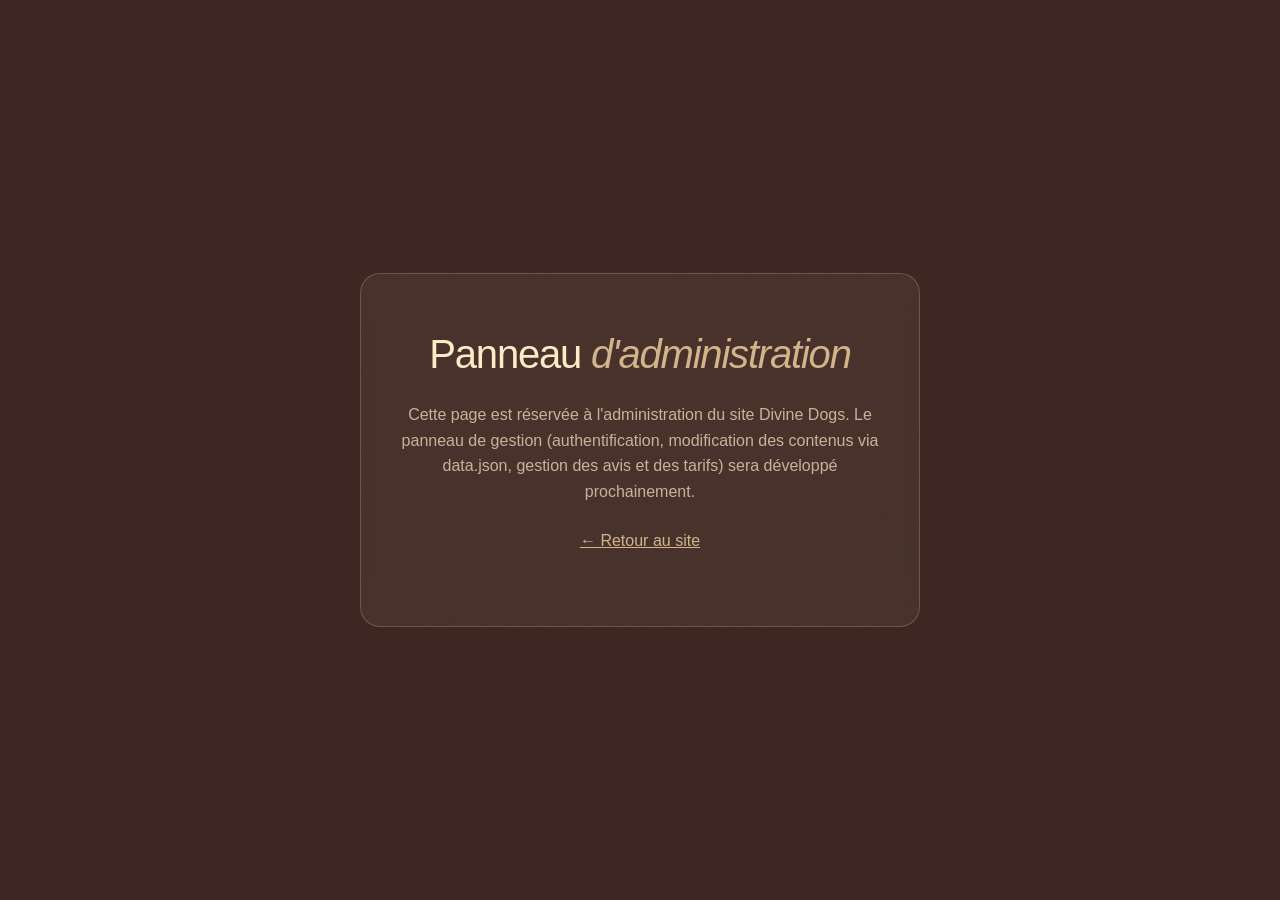
==== admin/index.html @ 8fb25a72 "Initial commit — site Divine Dogs Structure complète : index.html, CSS/JS séparés, data.json, admin " ====
<!DOCTYPE html>
<html lang="fr">
<head>
<meta charset="UTF-8">
<meta name="viewport" content="width=device-width, initial-scale=1.0">
<title>Admin — Divine Dogs</title>
<meta name="robots" content="noindex, nofollow">
<link rel="stylesheet" href="../assets/css/style.css">
<style>
.admin-placeholder{
  min-height:100vh;
  display:flex;
  align-items:center;
  justify-content:center;
  background:var(--espresso);
  color:var(--butter);
  text-align:center;
  padding:2rem;
}
.admin-placeholder .box{
  max-width:560px;
  background:rgba(255,237,202,.06);
  border:1px solid rgba(255,237,202,.2);
  border-radius:20px;
  padding:3rem 2.5rem;
  backdrop-filter:blur(20px);
}
.admin-placeholder h1{
  font-family:var(--font-display);
  font-weight:300;
  font-size:2.5rem;
  margin-bottom:1rem;
  letter-spacing:-.03em;
}
.admin-placeholder h1 em{
  font-style:italic;
  color:var(--accent-warm);
  font-weight:500;
}
.admin-placeholder p{
  color:rgba(255,237,202,.7);
  margin-bottom:1.5rem;
  line-height:1.6;
}
.admin-placeholder a{
  color:var(--accent-warm);
  text-decoration:underline;
}
</style>
</head>
<body>

<div class="admin-placeholder">
  <div class="box">
    <h1>Panneau <em>d'administration</em></h1>
    <p>Cette page est réservée à l'administration du site Divine Dogs. Le panneau de gestion (authentification, modification des contenus via data.json, gestion des avis et des tarifs) sera développé prochainement.</p>
    <p><a href="../">← Retour au site</a></p>
  </div>
</div>

</body>
</html>
---- assets/css/style.css ----
/* ==========================================================================
   Divine Dogs — Feuille de style principale
   Palette : Espresso (#3E2723) + Butter (#FFEDCA)
   ========================================================================== */

:root{
  --espresso:#3E2723;
  --espresso-deep:#2A1A17;
  --espresso-soft:#5C3F3A;
  --butter:#FFEDCA;
  --butter-deep:#F5DCAA;
  --butter-soft:#FFF5E0;
  --cream:#FFF9ED;
  --accent:#C9A57B;
  --accent-warm:#D4B68C;
  --ink:#3E2723;
  --ink-soft:#5C3F3A;

  --font-display:'Zalando Sans SemiExpanded',-apple-system,sans-serif;
  --font-body:'Zalando Sans SemiExpanded',-apple-system,sans-serif;
  --font-hand:'Caveat',cursive;

  --shadow-soft:0 4px 24px rgba(62,39,35,.1);
  --shadow-deep:0 12px 40px rgba(62,39,35,.18);
}

*{margin:0;padding:0;box-sizing:border-box}
html{scroll-behavior:smooth}
body{
  font-family:var(--font-body);
  background:var(--butter);
  color:var(--ink);
  line-height:1.6;
  overflow-x:hidden;
  font-weight:400;
}

/* ============ GRAIN OVERLAY ============ */
body::before{
  content:'';
  position:fixed;
  inset:0;
  pointer-events:none;
  z-index:1000;
  opacity:.35;
  background-image:url("data:image/svg+xml,%3Csvg viewBox='0 0 200 200' xmlns='http://www.w3.org/2000/svg'%3E%3Cfilter id='n'%3E%3CfeTurbulence type='fractalNoise' baseFrequency='0.9' numOctaves='3' stitchTiles='stitch'/%3E%3CfeColorMatrix values='0 0 0 0 0.15 0 0 0 0 0.08 0 0 0 0 0.05 0 0 0 0.08 0'/%3E%3C/filter%3E%3Crect width='100%25' height='100%25' filter='url(%23n)'/%3E%3C/svg%3E");
  mix-blend-mode:multiply;
}

/* ============ NAVIGATION ============ */
nav{
  position:fixed;
  top:0;left:0;right:0;
  z-index:100;
  padding:1.25rem 2.5rem;
  display:flex;
  align-items:center;
  justify-content:space-between;
  transition:all .4s ease;
  background:transparent;
}
nav.scrolled{
  background:rgba(255,237,202,.92);
  backdrop-filter:blur(20px);
  -webkit-backdrop-filter:blur(20px);
  padding:.85rem 2.5rem;
  box-shadow:0 1px 0 rgba(62,39,35,.08);
}

.logo{
  display:flex;
  align-items:center;
  gap:.65rem;
  text-decoration:none;
  color:var(--butter);
  transition:color .4s ease;
  cursor:pointer;
}
nav.scrolled .logo{color:var(--espresso)}

.logo-mark{
  width:42px;height:42px;
  border-radius:50%;
  background:var(--butter);
  display:flex;
  align-items:center;
  justify-content:center;
  transition:transform .5s cubic-bezier(.4,0,.2,1);
  border:1.5px solid var(--butter);
}
nav.scrolled .logo-mark{
  background:var(--espresso);
  border-color:var(--espresso);
}
.logo:hover .logo-mark{transform:rotate(-15deg) scale(1.05)}

.logo-mark svg{width:26px;height:26px;fill:var(--espresso);transition:fill .4s ease}
nav.scrolled .logo-mark svg{fill:var(--butter)}

.logo-text{
  display:flex;
  flex-direction:column;
  line-height:1;
}
.logo-text .name{
  font-family:var(--font-display);
  font-weight:600;
  font-size:1.35rem;
  letter-spacing:-.02em;
  font-style:italic;
}
.logo-text .sub{
  font-family:var(--font-hand);
  font-size:.85rem;
  opacity:.75;
  margin-top:2px;
}

.nav-links{
  display:flex;
  align-items:center;
  gap:2.5rem;
  list-style:none;
}
.nav-links a{
  text-decoration:none;
  color:var(--butter);
  font-size:.92rem;
  font-weight:500;
  letter-spacing:.02em;
  transition:color .3s ease;
  position:relative;
}
nav.scrolled .nav-links a{color:var(--espresso)}

.nav-links a::after{
  content:'';
  position:absolute;
  bottom:-6px;left:0;
  width:0;height:1.5px;
  background:var(--accent);
  transition:width .35s ease;
}
.nav-links a:hover::after{width:100%}

.nav-cta{
  background:var(--butter);
  color:var(--espresso)!important;
  padding:.7rem 1.4rem;
  border-radius:100px;
  transition:all .3s ease;
}
nav.scrolled .nav-cta{
  background:var(--espresso);
  color:var(--butter)!important;
}
.nav-cta::after{display:none!important}
.nav-cta:hover{
  transform:translateY(-1px);
  box-shadow:0 6px 20px rgba(62,39,35,.25);
}

.menu-toggle{
  display:none;
  background:none;border:none;
  color:var(--butter);
  cursor:pointer;
  padding:.5rem;
}
nav.scrolled .menu-toggle{color:var(--espresso)}

/* ============ HERO ============ */
.hero{
  position:relative;
  min-height:100vh;
  display:flex;
  align-items:center;
  justify-content:center;
  overflow:hidden;
  color:var(--butter);
  background:var(--espresso);
}
.hero-bg{
  position:absolute;
  inset:0;
  z-index:1;
}
.hero-bg img{
  width:100%;height:100%;
  object-fit:cover;
  animation:slowZoom 20s ease-in-out infinite alternate;
  opacity:.55;
}
@keyframes slowZoom{
  from{transform:scale(1)}
  to{transform:scale(1.08)}
}
.hero-overlay{
  position:absolute;
  inset:0;
  z-index:2;
  background:
    linear-gradient(180deg,rgba(62,39,35,.6) 0%,rgba(62,39,35,.35) 40%,rgba(42,26,23,.85) 100%);
}

.hero-content{
  position:relative;
  z-index:3;
  text-align:center;
  padding:0 2rem;
  max-width:1100px;
  margin-top:2rem;
}

.hero-eyebrow{
  font-family:var(--font-hand);
  font-size:1.75rem;
  color:var(--accent-warm);
  margin-bottom:1rem;
  opacity:0;
  animation:fadeUp .9s ease .3s forwards;
  display:inline-block;
  transform:rotate(-2deg);
}

.hero h1{
  font-family:var(--font-display);
  font-weight:300;
  font-size:clamp(3rem,8vw,7rem);
  line-height:.95;
  letter-spacing:-.04em;
  margin-bottom:1.5rem;
  opacity:0;
  animation:fadeUp 1s ease .5s forwards;
  color:var(--butter);
}
.hero h1 em{
  font-style:italic;
  font-weight:500;
  color:var(--butter-deep);
  position:relative;
}
.hero h1 em::after{
  content:'';
  position:absolute;
  bottom:.1em;left:-.05em;right:-.05em;
  height:.08em;
  background:var(--accent);
  opacity:.6;
  transform:scaleX(0);
  transform-origin:left;
  animation:underline 1s ease 1.4s forwards;
}
@keyframes underline{to{transform:scaleX(1)}}

.hero-sub{
  font-size:1.15rem;
  font-weight:300;
  max-width:580px;
  margin:0 auto 2.5rem;
  opacity:0;
  animation:fadeUp 1s ease .8s forwards;
  letter-spacing:.01em;
  color:rgba(255,237,202,.85);
}

.hero-cta-group{
  display:flex;
  gap:1rem;
  justify-content:center;
  flex-wrap:wrap;
  opacity:0;
  animation:fadeUp 1s ease 1s forwards;
}

.btn{
  display:inline-flex;
  align-items:center;
  gap:.6rem;
  padding:1rem 2rem;
  border-radius:100px;
  font-size:.95rem;
  font-weight:500;
  text-decoration:none;
  letter-spacing:.02em;
  transition:all .35s cubic-bezier(.4,0,.2,1);
  cursor:pointer;
  border:none;
  font-family:var(--font-body);
}
.btn-primary{
  background:var(--butter);
  color:var(--espresso);
  box-shadow:0 8px 30px rgba(0,0,0,.25);
}
.btn-primary:hover{
  background:var(--butter-deep);
  transform:translateY(-2px);
  box-shadow:0 12px 36px rgba(0,0,0,.3);
}
.btn-ghost{
  background:rgba(255,237,202,.1);
  color:var(--butter);
  backdrop-filter:blur(10px);
  border:1px solid rgba(255,237,202,.3);
}
.btn-ghost:hover{
  background:rgba(255,237,202,.2);
  transform:translateY(-2px);
}

.btn-dark{
  background:var(--espresso);
  color:var(--butter);
  box-shadow:0 8px 30px rgba(62,39,35,.3);
}
.btn-dark:hover{
  background:var(--espresso-deep);
  transform:translateY(-2px);
  box-shadow:0 12px 36px rgba(62,39,35,.4);
}

.scroll-indicator{
  position:absolute;
  bottom:2rem;
  left:50%;
  transform:translateX(-50%);
  z-index:3;
  font-family:var(--font-hand);
  font-size:1rem;
  color:var(--butter);
  opacity:.7;
  display:flex;
  flex-direction:column;
  align-items:center;
  gap:.5rem;
  animation:fadeUp 1s ease 1.5s forwards,bounce 2s ease infinite 2.5s;
  opacity:0;
}
.scroll-indicator::after{
  content:'';
  width:1px;height:30px;
  background:var(--butter);
  opacity:.5;
}
@keyframes bounce{
  0%,100%{transform:translateX(-50%) translateY(0)}
  50%{transform:translateX(-50%) translateY(8px)}
}
@keyframes fadeUp{
  from{opacity:0;transform:translateY(30px)}
  to{opacity:1;transform:translateY(0)}
}

/* ============ SECTIONS ============ */
.section{padding:8rem 2rem;position:relative}
.container{max-width:1280px;margin:0 auto}

/* APPROACH — Butter (clair) */
.approach{
  background:var(--butter);
  position:relative;
  overflow:hidden;
}
.approach::before{
  content:'';
  position:absolute;
  top:-100px;right:-100px;
  width:400px;height:400px;
  background:radial-gradient(circle,var(--butter-soft) 0%,transparent 70%);
  z-index:0;
}

.approach-grid{
  display:grid;
  grid-template-columns:1fr 1.2fr;
  gap:5rem;
  align-items:center;
  position:relative;
  z-index:1;
}

.approach-image{
  position:relative;
  aspect-ratio:4/5;
  border-radius:8px;
  overflow:hidden;
  box-shadow:var(--shadow-deep);
}
.approach-image img{width:100%;height:100%;object-fit:cover}

.approach-badge{
  position:absolute;
  bottom:-30px;right:-30px;
  width:140px;height:140px;
  background:var(--espresso);
  color:var(--butter);
  border-radius:50%;
  display:flex;
  align-items:center;
  justify-content:center;
  text-align:center;
  font-family:var(--font-hand);
  font-size:1.4rem;
  line-height:1.1;
  transform:rotate(-8deg);
  z-index:2;
  box-shadow:var(--shadow-deep);
}

.section-eyebrow{
  font-family:var(--font-hand);
  font-size:1.5rem;
  color:var(--espresso-soft);
  margin-bottom:1rem;
  display:inline-block;
  transform:rotate(-2deg);
}

.section-title{
  font-family:var(--font-display);
  font-weight:300;
  font-size:clamp(2.25rem,5vw,3.75rem);
  line-height:1.05;
  letter-spacing:-.03em;
  margin-bottom:1.75rem;
  color:var(--espresso);
}
.section-title em{
  font-style:italic;
  color:var(--espresso-soft);
  font-weight:500;
}

.approach-text p{
  font-size:1.05rem;
  color:var(--ink-soft);
  margin-bottom:1.25rem;
  max-width:520px;
}

.credentials{
  display:flex;
  flex-wrap:wrap;
  gap:.75rem;
  margin-top:2rem;
}
.credential{
  padding:.5rem 1.1rem;
  background:var(--butter-soft);
  border:1px solid rgba(62,39,35,.15);
  border-radius:100px;
  font-size:.85rem;
  font-weight:500;
  color:var(--espresso);
  letter-spacing:.02em;
}

/* SERVICES — Espresso (sombre) */
.services{
  background:var(--espresso);
  color:var(--butter);
  position:relative;
  overflow:hidden;
}
.services::before{
  content:'';
  position:absolute;
  top:0;left:0;right:0;
  height:1px;
  background:linear-gradient(90deg,transparent,rgba(255,237,202,.2),transparent);
}
.services::after{
  content:'';
  position:absolute;
  top:50%;left:-200px;
  width:500px;height:500px;
  background:radial-gradient(circle,rgba(201,165,123,.08) 0%,transparent 70%);
  transform:translateY(-50%);
}

.services-header{
  text-align:center;
  margin-bottom:5rem;
  max-width:700px;
  margin-left:auto;
  margin-right:auto;
  position:relative;
  z-index:1;
}
.services .section-eyebrow{color:var(--accent-warm)}
.services .section-title{color:var(--butter)}
.services .section-title em{color:var(--butter-deep)}

.services-intro{
  color:rgba(255,237,202,.75);
  font-size:1.05rem;
}

.services-grid{
  display:grid;
  grid-template-columns:repeat(auto-fit,minmax(280px,1fr));
  gap:1.5rem;
  position:relative;
  z-index:1;
}

.service-card{
  background:rgba(255,237,202,.04);
  backdrop-filter:blur(10px);
  border:1px solid rgba(255,237,202,.12);
  border-radius:16px;
  padding:2.5rem 2rem;
  transition:all .4s cubic-bezier(.4,0,.2,1);
  position:relative;
  overflow:hidden;
}
.service-card::before{
  content:'';
  position:absolute;
  top:0;left:0;right:0;
  height:3px;
  background:var(--accent);
  transform:scaleX(0);
  transform-origin:left;
  transition:transform .5s ease;
}
.service-card:hover{
  background:rgba(255,237,202,.08);
  transform:translateY(-4px);
  border-color:rgba(255,237,202,.2);
}
.service-card:hover::before{transform:scaleX(1)}

.service-icon{
  width:54px;height:54px;
  background:var(--butter);
  color:var(--espresso);
  border-radius:14px;
  display:flex;
  align-items:center;
  justify-content:center;
  margin-bottom:1.5rem;
}
.service-icon svg{width:28px;height:28px}

.service-card h3{
  font-family:var(--font-display);
  font-weight:500;
  font-size:1.5rem;
  margin-bottom:.75rem;
  letter-spacing:-.01em;
  color:var(--butter);
}
.service-card p{
  color:rgba(255,237,202,.7);
  font-size:.95rem;
  line-height:1.65;
}

/* PRICING — Butter (clair) */
.pricing{
  background:var(--butter);
  text-align:center;
}
.pricing-card{
  max-width:680px;
  margin:0 auto;
  padding:4rem 3rem;
  background:linear-gradient(135deg,var(--butter-soft) 0%,var(--butter-deep) 100%);
  border-radius:24px;
  position:relative;
  overflow:hidden;
  box-shadow:var(--shadow-soft);
  border:1px solid rgba(62,39,35,.08);
}
.pricing-card::before{
  content:'';
  position:absolute;
  inset:0;
  background:radial-gradient(circle at 80% 20%,rgba(201,165,123,.2),transparent 50%);
  pointer-events:none;
}

.pricing-paw{
  width:60px;height:60px;
  margin:0 auto 1.5rem;
  background:var(--espresso);
  color:var(--butter);
  border-radius:50%;
  display:flex;
  align-items:center;
  justify-content:center;
}
.pricing-paw svg{width:32px;height:32px;fill:currentColor}

.pricing h2{
  font-family:var(--font-display);
  font-weight:400;
  font-size:2.5rem;
  font-style:italic;
  color:var(--espresso);
  margin-bottom:1rem;
  letter-spacing:-.02em;
}
.pricing p{
  color:var(--ink-soft);
  font-size:1.05rem;
  max-width:480px;
  margin:0 auto 2rem;
}
.pricing .btn-dark{margin-top:.5rem}

/* TESTIMONIALS — Espresso (sombre) */
.testimonials{
  background:var(--espresso-deep);
  color:var(--butter);
  position:relative;
  overflow:hidden;
}
.testimonials::before{
  content:'';
  position:absolute;
  bottom:-200px;right:-100px;
  width:500px;height:500px;
  background:radial-gradient(circle,rgba(201,165,123,.1) 0%,transparent 70%);
}

.testimonials-header{
  display:flex;
  justify-content:space-between;
  align-items:flex-end;
  margin-bottom:4rem;
  flex-wrap:wrap;
  gap:2rem;
  position:relative;
  z-index:1;
}
.testimonials .section-eyebrow{color:var(--accent-warm)}
.testimonials .section-title{color:var(--butter);max-width:600px}
.testimonials .section-title em{color:var(--butter-deep)}

.testimonials-cta{
  display:inline-flex;
  align-items:center;
  gap:.6rem;
  padding:.85rem 1.6rem;
  background:var(--butter);
  color:var(--espresso);
  border-radius:100px;
  text-decoration:none;
  font-weight:500;
  font-size:.92rem;
  transition:all .3s ease;
  box-shadow:0 6px 20px rgba(0,0,0,.25);
}
.testimonials-cta:hover{
  transform:translateY(-2px);
  box-shadow:0 10px 28px rgba(0,0,0,.35);
  background:var(--butter-deep);
}

.testimonials-grid{
  display:grid;
  grid-template-columns:repeat(auto-fit,minmax(300px,1fr));
  gap:1.5rem;
  position:relative;
  z-index:1;
}

.testimonial{
  background:rgba(255,237,202,.05);
  backdrop-filter:blur(10px);
  border:1px solid rgba(255,237,202,.15);
  border-radius:16px;
  padding:2rem;
  position:relative;
}
.testimonial-quote{
  position:absolute;
  top:1rem;right:1.5rem;
  font-family:var(--font-display);
  font-size:5rem;
  line-height:1;
  color:var(--accent-warm);
  opacity:.4;
  font-style:italic;
}
.testimonial-stars{
  display:flex;
  gap:2px;
  margin-bottom:1rem;
  color:var(--accent-warm);
}
.testimonial-text{
  font-size:.98rem;
  line-height:1.7;
  margin-bottom:1.25rem;
  color:var(--butter);
  font-style:italic;
  font-family:var(--font-display);
  font-weight:300;
}
.testimonial-author{
  display:flex;
  align-items:center;
  gap:.75rem;
}
.testimonial-avatar{
  width:42px;height:42px;
  border-radius:50%;
  background:var(--butter);
  color:var(--espresso);
  display:flex;
  align-items:center;
  justify-content:center;
  font-weight:600;
  font-size:.95rem;
}
.testimonial-name{
  font-weight:500;
  font-size:.95rem;
  color:var(--butter);
}
.testimonial-dog{
  font-family:var(--font-hand);
  font-size:1rem;
  color:rgba(255,237,202,.65);
}

/* CONTACT — Butter (clair) */
.contact{
  background:var(--butter);
  position:relative;
  overflow:hidden;
}
.contact::before{
  content:'';
  position:absolute;
  top:50%;right:-200px;
  width:500px;height:500px;
  background:radial-gradient(circle,var(--butter-deep) 0%,transparent 70%);
  transform:translateY(-50%);
}

.contact-grid{
  display:grid;
  grid-template-columns:1fr 1.1fr;
  gap:5rem;
  align-items:start;
  position:relative;
  z-index:1;
}

.contact-info h2{
  font-family:var(--font-display);
  font-weight:300;
  font-size:clamp(2.25rem,5vw,3.5rem);
  line-height:1.05;
  letter-spacing:-.03em;
  margin-bottom:1.5rem;
  color:var(--espresso);
}
.contact-info h2 em{
  font-style:italic;
  color:var(--espresso-soft);
  font-weight:500;
}
.contact-info p{
  color:var(--ink-soft);
  font-size:1.05rem;
  margin-bottom:2.5rem;
  max-width:440px;
}

.contact-methods{
  display:flex;
  flex-direction:column;
  gap:1rem;
}
.contact-method{
  display:flex;
  align-items:center;
  gap:1rem;
  padding:1.1rem 1.5rem;
  background:var(--butter-soft);
  border:1px solid rgba(62,39,35,.12);
  border-radius:14px;
  text-decoration:none;
  color:var(--ink);
  transition:all .3s ease;
}
.contact-method:hover{
  border-color:var(--espresso);
  transform:translateX(4px);
  box-shadow:var(--shadow-soft);
  background:var(--cream);
}
.contact-method-icon{
  width:42px;height:42px;
  border-radius:10px;
  background:var(--espresso);
  color:var(--butter);
  display:flex;
  align-items:center;
  justify-content:center;
  flex-shrink:0;
}
.contact-method-icon.insta{background:linear-gradient(135deg,#3E2723,#5C3F3A)}
.contact-method-icon.fb{background:#1877F2}
.contact-method-icon svg{width:20px;height:20px}
.contact-method-text{display:flex;flex-direction:column}
.contact-method-label{
  font-size:.78rem;
  color:var(--ink-soft);
  opacity:.65;
  letter-spacing:.05em;
  text-transform:uppercase;
}
.contact-method-value{
  font-weight:500;
  font-size:1rem;
}

.contact-form{
  background:var(--cream);
  border-radius:20px;
  padding:2.5rem;
  box-shadow:var(--shadow-soft);
  border:1px solid rgba(62,39,35,.1);
}
.form-row{margin-bottom:1.25rem}
.form-row label{
  display:block;
  font-size:.82rem;
  font-weight:500;
  color:var(--ink-soft);
  margin-bottom:.5rem;
  letter-spacing:.03em;
}
.form-row input,.form-row textarea,.form-row select{
  width:100%;
  padding:.85rem 1rem;
  background:var(--butter-soft);
  border:1px solid rgba(62,39,35,.15);
  border-radius:10px;
  font-family:var(--font-body);
  font-size:.95rem;
  color:var(--ink);
  transition:all .25s ease;
}
.form-row input:focus,.form-row textarea:focus,.form-row select:focus{
  outline:none;
  border-color:var(--espresso);
  background:var(--cream);
}
.form-row textarea{resize:vertical;min-height:110px;font-family:var(--font-body)}
.form-double{display:grid;grid-template-columns:1fr 1fr;gap:1rem}
.contact-form .btn{width:100%;justify-content:center}

/* ============ FOOTER ============ */
footer{
  background:var(--espresso-deep);
  color:var(--butter);
  padding:5rem 2rem 2rem;
  position:relative;
}
footer::before{
  content:'';
  position:absolute;
  top:0;left:0;right:0;
  height:1px;
  background:linear-gradient(90deg,transparent,var(--accent),transparent);
}
.footer-grid{
  max-width:1280px;
  margin:0 auto;
  display:grid;
  grid-template-columns:2fr 1fr 1fr;
  gap:4rem;
  margin-bottom:4rem;
}
.footer-brand .logo{margin-bottom:1.25rem;color:var(--butter)}
.footer-brand .logo-mark{background:var(--butter);border-color:var(--butter)}
.footer-brand .logo-mark svg{fill:var(--espresso)}
.footer-brand .logo-text .name{color:var(--butter)}
.footer-brand p{
  color:rgba(255,237,202,.55);
  font-size:.95rem;
  max-width:380px;
  line-height:1.7;
}
.footer-col h4{
  font-family:var(--font-display);
  font-weight:500;
  font-size:1.05rem;
  margin-bottom:1.25rem;
  color:var(--butter);
  letter-spacing:.01em;
}
.footer-col ul{list-style:none}
.footer-col li{margin-bottom:.75rem}
.footer-col a{
  color:rgba(255,237,202,.55);
  text-decoration:none;
  font-size:.92rem;
  transition:color .25s ease;
}
.footer-col a:hover{color:var(--accent-warm)}

.footer-bottom{
  max-width:1280px;
  margin:0 auto;
  padding-top:2rem;
  border-top:1px solid rgba(255,237,202,.1);
  display:flex;
  justify-content:space-between;
  align-items:center;
  flex-wrap:wrap;
  gap:1.5rem;
}
.footer-copyright{
  color:rgba(255,237,202,.4);
  font-size:.85rem;
}

.social-icons{
  display:flex;
  gap:.75rem;
}
.social-icon{
  width:44px;height:44px;
  border-radius:50%;
  background:rgba(255,237,202,.08);
  display:flex;
  align-items:center;
  justify-content:center;
  color:var(--butter);
  text-decoration:none;
  transition:all .35s cubic-bezier(.4,0,.2,1);
  border:1px solid rgba(255,237,202,.1);
}
.social-icon svg{width:18px;height:18px}
.social-icon:hover{
  transform:translateY(-3px) rotate(-5deg);
  background:var(--butter);
  color:var(--espresso);
  border-color:var(--butter);
}

/* ============ ANIMATIONS REVEAL ============ */
.reveal{
  opacity:0;
  transform:translateY(40px);
  transition:opacity .9s ease,transform .9s cubic-bezier(.4,0,.2,1);
}
.reveal.visible{
  opacity:1;
  transform:translateY(0);
}

/* ============ RESPONSIVE ============ */
@media (max-width:900px){
  nav{padding:1rem 1.25rem}
  nav.scrolled{padding:.75rem 1.25rem}
  .nav-links{
    display:none;
    position:fixed;
    top:0;left:0;right:0;bottom:0;
    background:var(--butter);
    flex-direction:column;
    justify-content:center;
    align-items:center;
    gap:2rem;
    padding:2rem;
  }
  .nav-links.open{display:flex}
  .nav-links a{color:var(--espresso)!important;font-size:1.3rem;font-family:var(--font-display);font-style:italic}
  .menu-toggle{display:block}
  .section{padding:5rem 1.25rem}
  .approach-grid{grid-template-columns:1fr;gap:3rem}
  .approach-badge{width:110px;height:110px;font-size:1.1rem;right:0;bottom:-20px}
  .testimonials-header{flex-direction:column;align-items:flex-start}
  .contact-grid{grid-template-columns:1fr;gap:3rem}
  .form-double{grid-template-columns:1fr}
  .footer-grid{grid-template-columns:1fr;gap:2.5rem}
  .footer-bottom{flex-direction:column-reverse;text-align:center}
  .pricing-card{padding:3rem 1.5rem}
  .hero-cta-group{flex-direction:column;width:100%;max-width:300px;margin:0 auto}
  .hero-cta-group .btn{width:100%;justify-content:center}
}
@media (max-width:500px){
  .hero h1{font-size:2.75rem}
  .logo-text .name{font-size:1.1rem}
  .logo-text .sub{display:none}
}
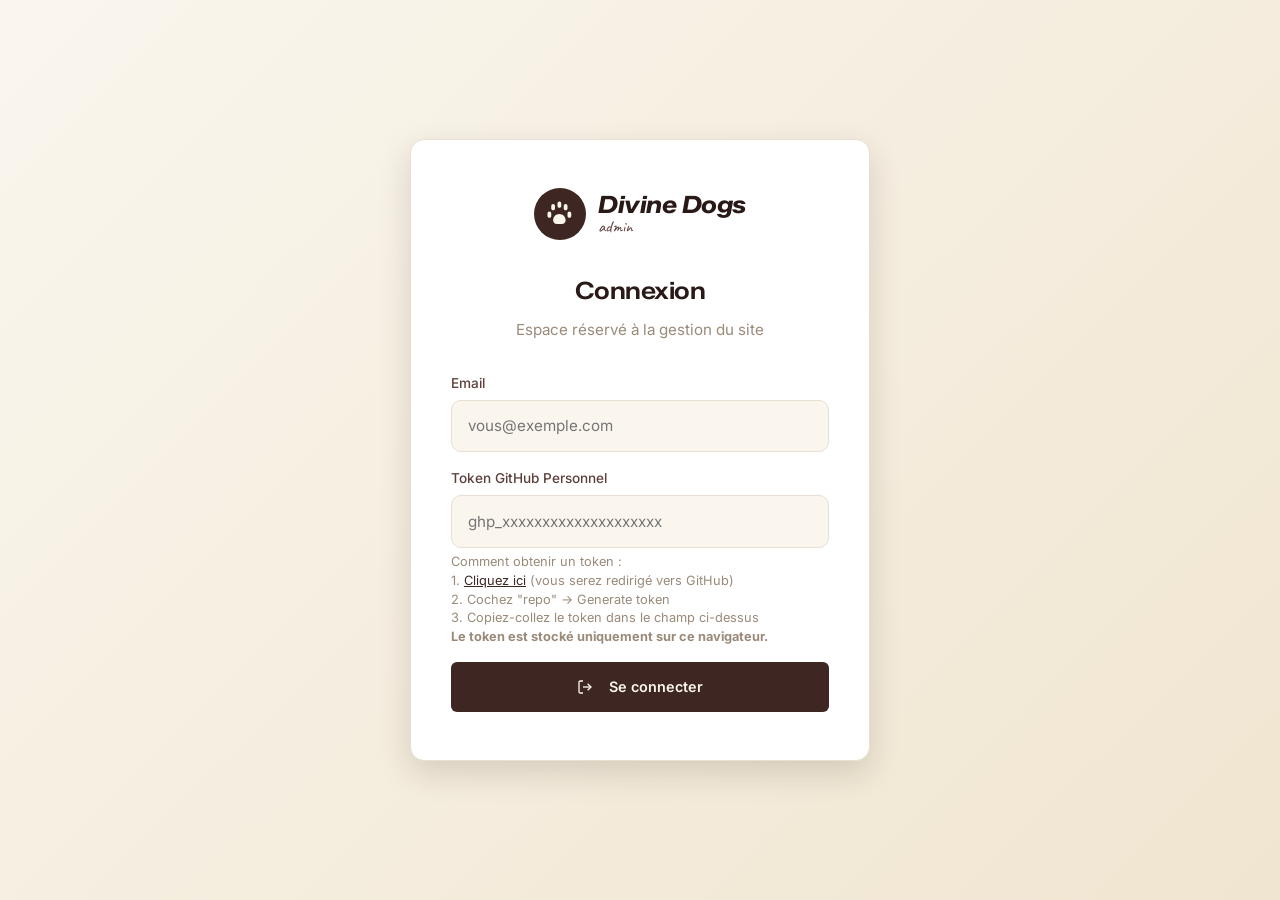
==== commit d58d7cdd: "Refonte V2 - Architecture dynamique + admin" ====
--- a/admin/index.html
+++ b/admin/index.html
@@ -5,58 +5,20 @@
 <meta name="viewport" content="width=device-width, initial-scale=1.0">
 <title>Admin — Divine Dogs</title>
 <meta name="robots" content="noindex, nofollow">
-<link rel="stylesheet" href="../assets/css/style.css">
-<style>
-.admin-placeholder{
-  min-height:100vh;
-  display:flex;
-  align-items:center;
-  justify-content:center;
-  background:var(--espresso);
-  color:var(--butter);
-  text-align:center;
-  padding:2rem;
-}
-.admin-placeholder .box{
-  max-width:560px;
-  background:rgba(255,237,202,.06);
-  border:1px solid rgba(255,237,202,.2);
-  border-radius:20px;
-  padding:3rem 2.5rem;
-  backdrop-filter:blur(20px);
-}
-.admin-placeholder h1{
-  font-family:var(--font-display);
-  font-weight:300;
-  font-size:2.5rem;
-  margin-bottom:1rem;
-  letter-spacing:-.03em;
-}
-.admin-placeholder h1 em{
-  font-style:italic;
-  color:var(--accent-warm);
-  font-weight:500;
-}
-.admin-placeholder p{
-  color:rgba(255,237,202,.7);
-  margin-bottom:1.5rem;
-  line-height:1.6;
-}
-.admin-placeholder a{
-  color:var(--accent-warm);
-  text-decoration:underline;
-}
-</style>
+
+<link rel="icon" type="image/svg+xml" href="../assets/icons/favicon.svg">
+
+<link rel="preconnect" href="https://fonts.googleapis.com">
+<link rel="preconnect" href="https://fonts.gstatic.com" crossorigin>
+<link href="https://fonts.googleapis.com/css2?family=Zalando+Sans+SemiExpanded:wght@400;500;600;700&family=Caveat:wght@400;500;700&family=Inter:wght@400;500;600&display=swap" rel="stylesheet">
+
+<link rel="stylesheet" href="admin.css">
 </head>
 <body>
 
-<div class="admin-placeholder">
-  <div class="box">
-    <h1>Panneau <em>d'administration</em></h1>
-    <p>Cette page est réservée à l'administration du site Divine Dogs. Le panneau de gestion (authentification, modification des contenus via data.json, gestion des avis et des tarifs) sera développé prochainement.</p>
-    <p><a href="../">← Retour au site</a></p>
-  </div>
-</div>
+<script src="../assets/js/icons.js"></script>
+<script src="admin-github.js"></script>
+<script src="admin-ui.js"></script>
 
 </body>
 </html>
--- a/admin/admin.css
+++ b/admin/admin.css
@@ -0,0 +1,646 @@
+/* ==========================================================================
+   Divine Dogs — Admin Panel CSS
+   ========================================================================== */
+
+:root {
+  --a-bg: #FAF6EE;
+  --a-panel: #FFFFFF;
+  --a-border: #E8E0D0;
+  --a-text: #2A1A17;
+  --a-text-soft: #5C3F3A;
+  --a-text-mute: #9A8A7A;
+  --a-primary: #3E2723;
+  --a-primary-hover: #2A1A17;
+  --a-accent: #C9A57B;
+  --a-success: #4A8C3F;
+  --a-danger: #C0392B;
+  --a-warning: #D4A017;
+  --a-shadow: 0 1px 3px rgba(42,24,16,.08);
+  --a-shadow-md: 0 4px 12px rgba(42,24,16,.1);
+  --a-shadow-lg: 0 12px 32px rgba(42,24,16,.15);
+  --a-radius: 10px;
+  --a-radius-sm: 6px;
+  --a-radius-lg: 14px;
+  --font-display: 'Zalando Sans SemiExpanded', -apple-system, sans-serif;
+  --font-body: 'Inter', -apple-system, sans-serif;
+  --font-hand: 'Caveat', cursive;
+}
+
+* { margin: 0; padding: 0; box-sizing: border-box; }
+html { scroll-behavior: smooth; }
+body {
+  font-family: var(--font-body);
+  background: var(--a-bg);
+  color: var(--a-text);
+  line-height: 1.55;
+  min-height: 100vh;
+}
+
+/* ============ LOGIN ============ */
+.login-screen {
+  min-height: 100vh;
+  display: flex;
+  align-items: center;
+  justify-content: center;
+  background: linear-gradient(135deg, var(--a-bg) 0%, #F0E5D0 100%);
+  padding: 2rem;
+}
+.login-card {
+  background: var(--a-panel);
+  border-radius: var(--a-radius-lg);
+  box-shadow: var(--a-shadow-lg);
+  padding: 3rem 2.5rem;
+  width: 100%;
+  max-width: 460px;
+  border: 1px solid var(--a-border);
+}
+.login-logo {
+  display: flex;
+  align-items: center;
+  justify-content: center;
+  gap: .75rem;
+  margin-bottom: 2rem;
+}
+.login-logo .mark {
+  width: 52px; height: 52px;
+  border-radius: 50%;
+  background: var(--a-primary);
+  display: flex; align-items: center; justify-content: center;
+}
+.login-logo .mark svg { width: 30px; height: 30px; fill: var(--a-bg); }
+.login-logo .text { display: flex; flex-direction: column; line-height: 1; }
+.login-logo .text .name {
+  font-family: var(--font-display);
+  font-weight: 700; font-size: 1.5rem;
+  font-style: italic;
+  letter-spacing: -.02em;
+}
+.login-logo .text .sub {
+  font-family: var(--font-hand);
+  font-size: 1.05rem;
+  color: var(--a-text-soft);
+  margin-top: 2px;
+}
+.login-card h1 {
+  font-family: var(--font-display);
+  font-weight: 600;
+  font-size: 1.5rem;
+  text-align: center;
+  margin-bottom: .5rem;
+  letter-spacing: -.02em;
+}
+.login-card .subtitle {
+  text-align: center;
+  color: var(--a-text-mute);
+  margin-bottom: 2rem;
+  font-size: .95rem;
+}
+.login-form { display: flex; flex-direction: column; gap: 1rem; }
+.login-form label {
+  font-size: .85rem;
+  font-weight: 500;
+  color: var(--a-text-soft);
+  margin-bottom: .35rem;
+  display: block;
+}
+.login-form input {
+  width: 100%;
+  padding: .85rem 1rem;
+  background: var(--a-bg);
+  border: 1.5px solid var(--a-border);
+  border-radius: var(--a-radius);
+  font: inherit;
+  font-size: .95rem;
+  color: var(--a-text);
+  transition: all .2s;
+}
+.login-form input:focus {
+  outline: none;
+  border-color: var(--a-primary);
+  background: white;
+}
+.login-form .hint {
+  font-size: .8rem;
+  color: var(--a-text-mute);
+  margin-top: .35rem;
+  line-height: 1.45;
+}
+.login-form .hint a { color: var(--a-primary); }
+.login-error {
+  background: #FEE;
+  border: 1px solid #FCC;
+  color: var(--a-danger);
+  padding: .75rem 1rem;
+  border-radius: var(--a-radius);
+  font-size: .9rem;
+  margin-top: .5rem;
+}
+
+/* ============ LAYOUT ============ */
+.admin-layout {
+  display: grid;
+  grid-template-columns: 280px 1fr;
+  min-height: 100vh;
+}
+
+.sidebar {
+  background: var(--a-primary);
+  color: var(--a-bg);
+  padding: 1.5rem 0;
+  position: sticky;
+  top: 0;
+  height: 100vh;
+  overflow-y: auto;
+  display: flex;
+  flex-direction: column;
+}
+.sidebar-header {
+  padding: 0 1.5rem 1.5rem;
+  border-bottom: 1px solid rgba(255,237,202,.1);
+  margin-bottom: 1rem;
+}
+.sidebar-logo {
+  display: flex; align-items: center; gap: .65rem;
+  margin-bottom: .25rem;
+}
+.sidebar-logo .mark {
+  width: 38px; height: 38px;
+  border-radius: 50%;
+  background: var(--a-bg);
+  display: flex; align-items: center; justify-content: center;
+}
+.sidebar-logo .mark svg { width: 22px; height: 22px; fill: var(--a-primary); }
+.sidebar-logo .name {
+  font-family: var(--font-display);
+  font-weight: 700;
+  font-size: 1.2rem;
+  font-style: italic;
+}
+.sidebar-meta {
+  font-size: .75rem;
+  color: rgba(255,237,202,.5);
+  letter-spacing: .05em;
+  text-transform: uppercase;
+}
+
+.sidebar-nav { list-style: none; padding: 0 .75rem; flex: 1; }
+.sidebar-nav li { margin-bottom: 2px; }
+.sidebar-nav button {
+  width: 100%;
+  display: flex; align-items: center; gap: .75rem;
+  padding: .7rem .85rem;
+  background: none; border: none;
+  color: rgba(255,237,202,.7);
+  font: inherit;
+  font-size: .92rem;
+  font-weight: 500;
+  text-align: left;
+  border-radius: var(--a-radius-sm);
+  cursor: pointer;
+  transition: all .2s;
+}
+.sidebar-nav button:hover {
+  background: rgba(255,237,202,.06);
+  color: var(--a-bg);
+}
+.sidebar-nav button.active {
+  background: rgba(255,237,202,.12);
+  color: var(--a-bg);
+  font-weight: 600;
+}
+.sidebar-nav button svg { width: 18px; height: 18px; flex-shrink: 0; opacity: .85; }
+.sidebar-nav button.active svg { opacity: 1; }
+
+.sidebar-footer {
+  padding: 1rem 1.5rem;
+  border-top: 1px solid rgba(255,237,202,.1);
+}
+.sidebar-footer .save-status {
+  font-size: .8rem;
+  color: rgba(255,237,202,.6);
+  margin-bottom: .75rem;
+  display: flex; align-items: center; gap: .5rem;
+}
+.sidebar-footer .save-status .dot {
+  width: 8px; height: 8px;
+  border-radius: 50%;
+  background: var(--a-warning);
+}
+.sidebar-footer .save-status.saved .dot { background: var(--a-success); }
+.sidebar-footer .save-status.error .dot { background: var(--a-danger); }
+.sidebar-footer .actions { display: flex; gap: .5rem; }
+.sidebar-footer .actions button {
+  flex: 1;
+  padding: .7rem .85rem;
+  border-radius: var(--a-radius-sm);
+  font: inherit;
+  font-size: .85rem;
+  font-weight: 600;
+  cursor: pointer;
+  transition: all .2s;
+  display: flex; align-items: center; justify-content: center; gap: .4rem;
+  border: 1px solid rgba(255,237,202,.2);
+  background: rgba(255,237,202,.08);
+  color: var(--a-bg);
+}
+.sidebar-footer .actions button:hover { background: rgba(255,237,202,.15); }
+.sidebar-footer .actions button.primary {
+  background: var(--a-bg);
+  color: var(--a-primary);
+  border-color: var(--a-bg);
+}
+.sidebar-footer .actions button.primary:hover {
+  background: white;
+}
+.sidebar-footer .actions button:disabled {
+  opacity: .5;
+  cursor: not-allowed;
+}
+
+/* ============ MAIN ============ */
+.main-content {
+  padding: 2.5rem;
+  max-width: 1100px;
+  width: 100%;
+}
+.section-header {
+  display: flex;
+  align-items: flex-end;
+  justify-content: space-between;
+  margin-bottom: 2rem;
+  flex-wrap: wrap;
+  gap: 1rem;
+}
+.section-header h1 {
+  font-family: var(--font-display);
+  font-weight: 700;
+  font-size: 1.85rem;
+  letter-spacing: -.02em;
+}
+.section-header .subtitle {
+  color: var(--a-text-mute);
+  font-size: .95rem;
+  margin-top: .25rem;
+}
+.section-header .preview-link {
+  display: inline-flex; align-items: center; gap: .4rem;
+  font-size: .85rem;
+  color: var(--a-primary);
+  text-decoration: none;
+  padding: .55rem 1rem;
+  border-radius: 100px;
+  border: 1.5px solid var(--a-border);
+  background: var(--a-panel);
+  transition: all .2s;
+}
+.section-header .preview-link:hover { border-color: var(--a-primary); }
+.section-header .preview-link svg { width: 14px; height: 14px; }
+
+/* ============ CARDS / PANELS ============ */
+.panel {
+  background: var(--a-panel);
+  border: 1px solid var(--a-border);
+  border-radius: var(--a-radius-lg);
+  padding: 1.75rem;
+  margin-bottom: 1.5rem;
+  box-shadow: var(--a-shadow);
+}
+.panel-title {
+  font-family: var(--font-display);
+  font-weight: 600;
+  font-size: 1.1rem;
+  margin-bottom: 1.25rem;
+  letter-spacing: -.01em;
+  display: flex;
+  align-items: center;
+  gap: .65rem;
+}
+.panel-title svg { width: 18px; height: 18px; color: var(--a-accent); }
+.panel-desc {
+  color: var(--a-text-mute);
+  font-size: .9rem;
+  margin-bottom: 1.25rem;
+  margin-top: -.5rem;
+}
+
+/* ============ FORM FIELDS ============ */
+.field { margin-bottom: 1.25rem; }
+.field:last-child { margin-bottom: 0; }
+.field label {
+  display: block;
+  font-size: .8rem;
+  font-weight: 600;
+  color: var(--a-text-soft);
+  margin-bottom: .4rem;
+  letter-spacing: .02em;
+  text-transform: uppercase;
+}
+.field .help {
+  font-size: .8rem;
+  color: var(--a-text-mute);
+  margin-top: .35rem;
+  line-height: 1.45;
+}
+
+.field input[type="text"],
+.field input[type="email"],
+.field input[type="url"],
+.field input[type="password"],
+.field textarea,
+.field select {
+  width: 100%;
+  padding: .7rem .9rem;
+  background: var(--a-bg);
+  border: 1.5px solid var(--a-border);
+  border-radius: var(--a-radius-sm);
+  font: inherit;
+  font-size: .92rem;
+  color: var(--a-text);
+  transition: all .2s;
+}
+.field input:focus,
+.field textarea:focus,
+.field select:focus {
+  outline: none;
+  border-color: var(--a-primary);
+  background: white;
+}
+.field textarea {
+  resize: vertical;
+  min-height: 80px;
+  line-height: 1.55;
+}
+
+.field-row { display: grid; grid-template-columns: 1fr 1fr; gap: 1rem; }
+.field-row-3 { display: grid; grid-template-columns: 1fr 1fr 1fr; gap: 1rem; }
+
+/* Color picker */
+.color-field {
+  display: flex; align-items: center; gap: .75rem;
+  padding: .55rem .75rem;
+  background: var(--a-bg);
+  border: 1.5px solid var(--a-border);
+  border-radius: var(--a-radius-sm);
+  cursor: pointer;
+  transition: all .2s;
+}
+.color-field:hover { border-color: var(--a-primary); }
+.color-field .swatch {
+  width: 32px; height: 32px;
+  border-radius: 6px;
+  border: 1px solid rgba(0,0,0,.1);
+  flex-shrink: 0;
+}
+.color-field .info { flex: 1; min-width: 0; }
+.color-field .name { font-size: .85rem; font-weight: 600; }
+.color-field .value {
+  font-family: monospace;
+  font-size: .78rem;
+  color: var(--a-text-mute);
+  text-transform: uppercase;
+}
+.color-field input[type="color"] {
+  position: absolute;
+  opacity: 0;
+  pointer-events: none;
+  width: 0; height: 0;
+}
+
+/* Toggle switch */
+.toggle {
+  display: flex; align-items: center; gap: .75rem;
+  cursor: pointer;
+  user-select: none;
+}
+.toggle input { position: absolute; opacity: 0; }
+.toggle .slider {
+  width: 44px; height: 24px;
+  background: var(--a-border);
+  border-radius: 100px;
+  position: relative;
+  transition: background .2s;
+  flex-shrink: 0;
+}
+.toggle .slider::after {
+  content: '';
+  position: absolute;
+  top: 3px; left: 3px;
+  width: 18px; height: 18px;
+  background: white;
+  border-radius: 50%;
+  transition: transform .2s;
+  box-shadow: 0 1px 3px rgba(0,0,0,.2);
+}
+.toggle input:checked + .slider { background: var(--a-primary); }
+.toggle input:checked + .slider::after { transform: translateX(20px); }
+.toggle .label {
+  font-size: .92rem;
+  font-weight: 500;
+}
+
+/* ============ BUTTONS ============ */
+.btn {
+  display: inline-flex; align-items: center; gap: .5rem;
+  padding: .65rem 1.15rem;
+  border-radius: var(--a-radius-sm);
+  font: inherit;
+  font-size: .9rem;
+  font-weight: 600;
+  cursor: pointer;
+  border: none;
+  transition: all .2s;
+  text-decoration: none;
+  white-space: nowrap;
+}
+.btn svg { width: 16px; height: 16px; }
+.btn-primary {
+  background: var(--a-primary);
+  color: var(--a-bg);
+}
+.btn-primary:hover { background: var(--a-primary-hover); }
+.btn-secondary {
+  background: var(--a-panel);
+  color: var(--a-text);
+  border: 1.5px solid var(--a-border);
+}
+.btn-secondary:hover { border-color: var(--a-primary); }
+.btn-ghost {
+  background: transparent;
+  color: var(--a-text-soft);
+}
+.btn-ghost:hover { background: var(--a-bg); }
+.btn-danger {
+  background: var(--a-danger);
+  color: white;
+}
+.btn-danger:hover { background: #A0292D; }
+.btn-sm { padding: .4rem .75rem; font-size: .82rem; }
+.btn:disabled { opacity: .5; cursor: not-allowed; }
+
+/* ============ LIST ITEMS (services, témoignages...) ============ */
+.items-list { display: flex; flex-direction: column; gap: .75rem; }
+.item-card {
+  background: var(--a-bg);
+  border: 1.5px solid var(--a-border);
+  border-radius: var(--a-radius);
+  padding: 1.25rem;
+  transition: all .2s;
+}
+.item-card.editing {
+  border-color: var(--a-primary);
+  background: var(--a-panel);
+  box-shadow: var(--a-shadow-md);
+}
+.item-header {
+  display: flex; align-items: center; gap: .75rem;
+  margin-bottom: 0;
+  cursor: pointer;
+}
+.item-header.has-content { margin-bottom: 1rem; }
+.item-drag {
+  cursor: grab;
+  color: var(--a-text-mute);
+  display: flex; align-items: center;
+}
+.item-drag:active { cursor: grabbing; }
+.item-info { flex: 1; min-width: 0; }
+.item-info .title { font-weight: 600; font-size: .95rem; }
+.item-info .preview {
+  font-size: .85rem;
+  color: var(--a-text-mute);
+  white-space: nowrap; overflow: hidden; text-overflow: ellipsis;
+  margin-top: .2rem;
+}
+.item-actions { display: flex; gap: .35rem; }
+.item-actions button {
+  width: 32px; height: 32px;
+  border: none;
+  background: transparent;
+  color: var(--a-text-soft);
+  border-radius: 6px;
+  cursor: pointer;
+  display: flex; align-items: center; justify-content: center;
+  transition: all .2s;
+}
+.item-actions button:hover { background: var(--a-border); color: var(--a-text); }
+.item-actions button.danger:hover { background: #FEE; color: var(--a-danger); }
+.item-actions button svg { width: 16px; height: 16px; }
+
+.item-body { display: flex; flex-direction: column; gap: .85rem; }
+
+/* ============ IMAGE PREVIEW ============ */
+.image-field {
+  display: flex; flex-direction: column; gap: .75rem;
+}
+.image-preview {
+  aspect-ratio: 16/9;
+  background: var(--a-bg);
+  border: 1.5px dashed var(--a-border);
+  border-radius: var(--a-radius);
+  overflow: hidden;
+  position: relative;
+}
+.image-preview img {
+  width: 100%; height: 100%;
+  object-fit: cover;
+}
+.image-preview .empty {
+  position: absolute;
+  inset: 0;
+  display: flex; flex-direction: column;
+  align-items: center; justify-content: center;
+  color: var(--a-text-mute);
+  font-size: .85rem;
+  gap: .5rem;
+}
+.image-actions {
+  display: flex; gap: .5rem;
+  flex-wrap: wrap;
+}
+
+/* ============ NOTIFICATIONS ============ */
+.toast-container {
+  position: fixed;
+  bottom: 1.5rem; right: 1.5rem;
+  z-index: 9999;
+  display: flex; flex-direction: column; gap: .5rem;
+  pointer-events: none;
+}
+.toast {
+  background: var(--a-text);
+  color: var(--a-bg);
+  padding: .85rem 1.25rem;
+  border-radius: var(--a-radius);
+  font-size: .9rem;
+  font-weight: 500;
+  box-shadow: var(--a-shadow-lg);
+  display: flex; align-items: center; gap: .5rem;
+  pointer-events: auto;
+  animation: toastIn .35s cubic-bezier(.4,0,.2,1);
+  max-width: 380px;
+}
+.toast.success { background: var(--a-success); }
+.toast.error { background: var(--a-danger); }
+.toast.warning { background: var(--a-warning); }
+.toast svg { width: 18px; height: 18px; flex-shrink: 0; }
+@keyframes toastIn {
+  from { transform: translateX(120%); opacity: 0; }
+  to { transform: translateX(0); opacity: 1; }
+}
+
+/* ============ MODAL ============ */
+.modal-overlay {
+  position: fixed;
+  inset: 0;
+  background: rgba(42,24,16,.5);
+  backdrop-filter: blur(8px);
+  z-index: 9000;
+  display: flex; align-items: center; justify-content: center;
+  padding: 2rem;
+  animation: fadeIn .25s;
+}
+@keyframes fadeIn { from { opacity: 0; } to { opacity: 1; } }
+.modal {
+  background: var(--a-panel);
+  border-radius: var(--a-radius-lg);
+  max-width: 540px;
+  width: 100%;
+  padding: 2rem;
+  box-shadow: var(--a-shadow-lg);
+  animation: modalIn .3s cubic-bezier(.4,0,.2,1);
+}
+@keyframes modalIn {
+  from { transform: scale(.95); opacity: 0; }
+  to { transform: scale(1); opacity: 1; }
+}
+.modal h2 {
+  font-family: var(--font-display);
+  font-weight: 700;
+  font-size: 1.4rem;
+  margin-bottom: .5rem;
+}
+.modal p { color: var(--a-text-soft); margin-bottom: 1.5rem; }
+.modal .actions { display: flex; gap: .75rem; justify-content: flex-end; }
+
+/* ============ RESPONSIVE ============ */
+@media (max-width: 900px) {
+  .admin-layout { grid-template-columns: 1fr; }
+  .sidebar {
+    position: relative;
+    height: auto;
+    padding: 1rem;
+  }
+  .sidebar-nav {
+    display: flex;
+    overflow-x: auto;
+    padding: 0;
+    gap: .5rem;
+  }
+  .sidebar-nav li { margin-bottom: 0; }
+  .sidebar-nav button { white-space: nowrap; }
+  .sidebar-nav button span { display: none; }
+  .sidebar-nav button svg { margin: 0; }
+  .sidebar-footer { display: none; }
+  .main-content { padding: 1.5rem 1rem; }
+  .field-row, .field-row-3 { grid-template-columns: 1fr; }
+}
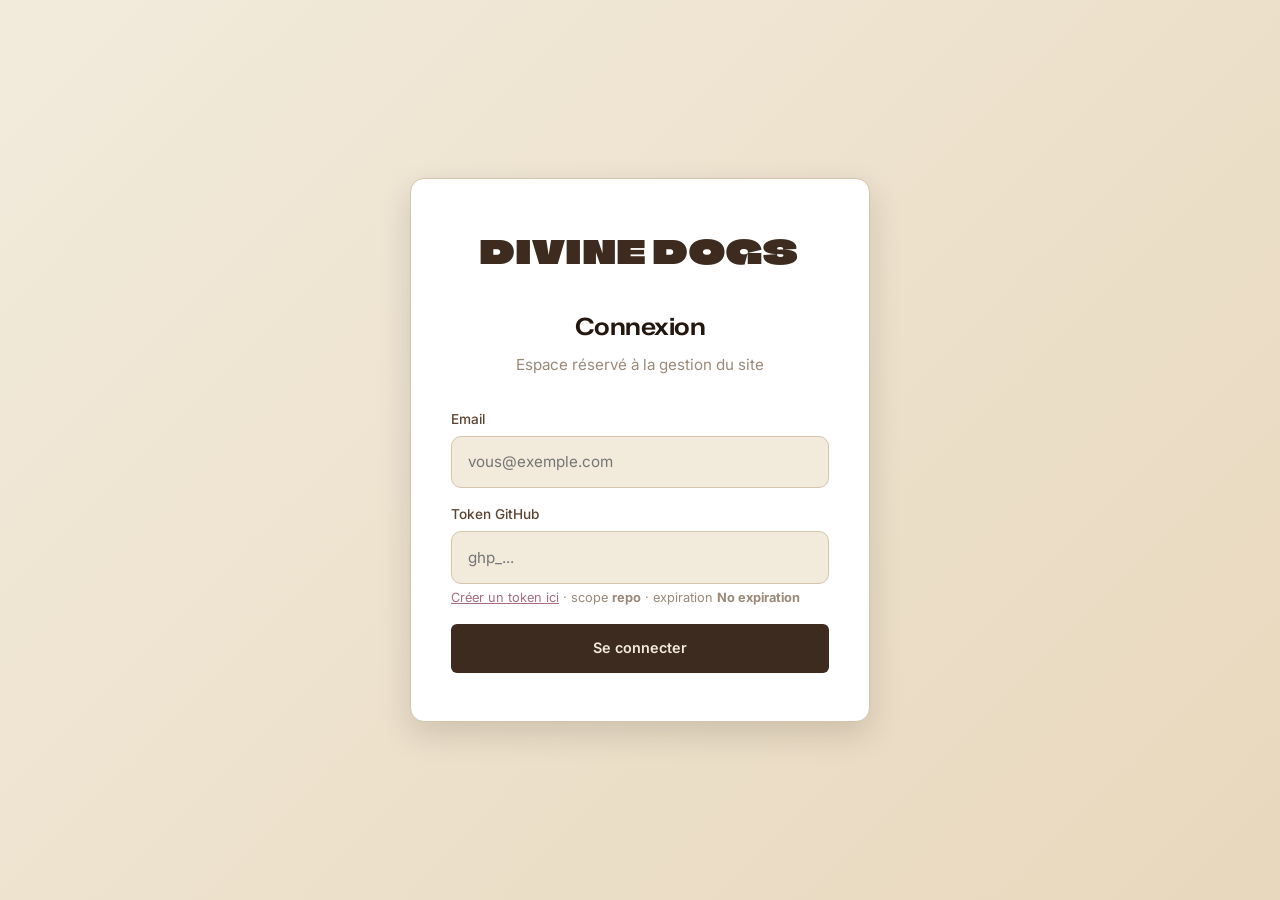
==== commit f2e79299: "v3 — refonte complète (palette Pantone, i18n FR/EN, quinconce, accordéon)" ====
--- a/admin/index.html
+++ b/admin/index.html
@@ -3,14 +3,14 @@
 <head>
 <meta charset="UTF-8">
 <meta name="viewport" content="width=device-width, initial-scale=1.0">
-<title>Admin — Divine Dogs</title>
-<meta name="robots" content="noindex, nofollow">
+<title>Admin · DIVINE DOGS</title>
+<meta name="robots" content="noindex,nofollow">
 
 <link rel="icon" type="image/svg+xml" href="../assets/icons/favicon.svg">
 
 <link rel="preconnect" href="https://fonts.googleapis.com">
 <link rel="preconnect" href="https://fonts.gstatic.com" crossorigin>
-<link href="https://fonts.googleapis.com/css2?family=Zalando+Sans+SemiExpanded:wght@400;500;600;700&family=Caveat:wght@400;500;700&family=Inter:wght@400;500;600&display=swap" rel="stylesheet">
+<link href="https://fonts.googleapis.com/css2?family=Climate+Crisis&family=Inter:wght@300;400;500;600;700&family=Zalando+Sans+SemiExpanded:wght@400;500;600;700&display=swap" rel="stylesheet">
 
 <link rel="stylesheet" href="admin.css">
 </head>
--- a/admin/admin.css
+++ b/admin/admin.css
@@ -1,29 +1,30 @@
 /* ==========================================================================
-   Divine Dogs — Admin Panel CSS
+   Divine Dogs v3 — Admin Panel CSS
    ========================================================================== */
 
 :root {
-  --a-bg: #FAF6EE;
+  --a-bg: #F2EBDC;
   --a-panel: #FFFFFF;
-  --a-border: #E8E0D0;
-  --a-text: #2A1A17;
-  --a-text-soft: #5C3F3A;
+  --a-border: #D4C5AB;
+  --a-text: #241710;
+  --a-text-soft: #5C4232;
   --a-text-mute: #9A8A7A;
-  --a-primary: #3E2723;
-  --a-primary-hover: #2A1A17;
-  --a-accent: #C9A57B;
+  --a-primary: #3D2B1F;
+  --a-primary-hover: #241710;
+  --a-accent: #C48B9F;
+  --a-accent-deep: #A66E83;
   --a-success: #4A8C3F;
   --a-danger: #C0392B;
   --a-warning: #D4A017;
-  --a-shadow: 0 1px 3px rgba(42,24,16,.08);
-  --a-shadow-md: 0 4px 12px rgba(42,24,16,.1);
-  --a-shadow-lg: 0 12px 32px rgba(42,24,16,.15);
+  --a-shadow: 0 1px 3px rgba(36,23,16,.08);
+  --a-shadow-md: 0 4px 12px rgba(36,23,16,.1);
+  --a-shadow-lg: 0 12px 32px rgba(36,23,16,.15);
   --a-radius: 10px;
   --a-radius-sm: 6px;
   --a-radius-lg: 14px;
-  --font-display: 'Zalando Sans SemiExpanded', -apple-system, sans-serif;
+  --font-logo: 'Climate Crisis', 'Impact', sans-serif;
   --font-body: 'Inter', -apple-system, sans-serif;
-  --font-hand: 'Caveat', cursive;
+  --font-display: 'Zalando Sans SemiExpanded', 'Inter', sans-serif;
 }
 
 * { margin: 0; padding: 0; box-sizing: border-box; }
@@ -34,6 +35,7 @@
   color: var(--a-text);
   line-height: 1.55;
   min-height: 100vh;
+  -webkit-font-smoothing: antialiased;
 }
 
 /* ============ LOGIN ============ */
@@ -42,7 +44,7 @@
   display: flex;
   align-items: center;
   justify-content: center;
-  background: linear-gradient(135deg, var(--a-bg) 0%, #F0E5D0 100%);
+  background: linear-gradient(135deg, var(--a-bg) 0%, #E8D8BD 100%);
   padding: 2rem;
 }
 .login-card {
@@ -55,31 +57,15 @@
   border: 1px solid var(--a-border);
 }
 .login-logo {
-  display: flex;
-  align-items: center;
-  justify-content: center;
-  gap: .75rem;
+  text-align: center;
   margin-bottom: 2rem;
 }
-.login-logo .mark {
-  width: 52px; height: 52px;
-  border-radius: 50%;
-  background: var(--a-primary);
-  display: flex; align-items: center; justify-content: center;
-}
-.login-logo .mark svg { width: 30px; height: 30px; fill: var(--a-bg); }
-.login-logo .text { display: flex; flex-direction: column; line-height: 1; }
-.login-logo .text .name {
-  font-family: var(--font-display);
-  font-weight: 700; font-size: 1.5rem;
-  font-style: italic;
-  letter-spacing: -.02em;
-}
-.login-logo .text .sub {
-  font-family: var(--font-hand);
-  font-size: 1.05rem;
-  color: var(--a-text-soft);
-  margin-top: 2px;
+.login-logo .name {
+  font-family: var(--font-logo);
+  font-size: 2rem;
+  letter-spacing: .04em;
+  color: var(--a-primary);
+  display: inline-block;
 }
 .login-card h1 {
   font-family: var(--font-display);
@@ -116,8 +102,9 @@
 }
 .login-form input:focus {
   outline: none;
-  border-color: var(--a-primary);
+  border-color: var(--a-accent);
   background: white;
+  box-shadow: 0 0 0 3px rgba(196,139,159,.12);
 }
 .login-form .hint {
   font-size: .8rem;
@@ -125,7 +112,7 @@
   margin-top: .35rem;
   line-height: 1.45;
 }
-.login-form .hint a { color: var(--a-primary); }
+.login-form .hint a { color: var(--a-accent-deep); }
 .login-error {
   background: #FEE;
   border: 1px solid #FCC;
@@ -156,41 +143,62 @@
 }
 .sidebar-header {
   padding: 0 1.5rem 1.5rem;
-  border-bottom: 1px solid rgba(255,237,202,.1);
+  border-bottom: 1px solid rgba(242,235,220,.1);
   margin-bottom: 1rem;
 }
 .sidebar-logo {
-  display: flex; align-items: center; gap: .65rem;
-  margin-bottom: .25rem;
-}
-.sidebar-logo .mark {
-  width: 38px; height: 38px;
-  border-radius: 50%;
-  background: var(--a-bg);
-  display: flex; align-items: center; justify-content: center;
-}
-.sidebar-logo .mark svg { width: 22px; height: 22px; fill: var(--a-primary); }
-.sidebar-logo .name {
-  font-family: var(--font-display);
-  font-weight: 700;
-  font-size: 1.2rem;
-  font-style: italic;
+  font-family: var(--font-logo);
+  font-size: 1.4rem;
+  letter-spacing: .04em;
+  color: var(--a-bg);
 }
 .sidebar-meta {
-  font-size: .75rem;
-  color: rgba(255,237,202,.5);
+  font-size: .72rem;
+  color: rgba(242,235,220,.45);
+  letter-spacing: .08em;
+  text-transform: uppercase;
+  margin-top: .35rem;
+  font-weight: 500;
+}
+
+/* Language tabs */
+.lang-switcher {
+  padding: 1rem 1.25rem .5rem;
+  display: flex;
+  gap: .5rem;
+}
+.lang-switcher button {
+  flex: 1;
+  padding: .55rem .5rem;
+  background: rgba(242,235,220,.08);
+  border: 1px solid rgba(242,235,220,.15);
+  color: rgba(242,235,220,.7);
+  font: inherit;
+  font-size: .82rem;
+  font-weight: 600;
+  border-radius: var(--a-radius-sm);
+  cursor: pointer;
+  transition: all .2s;
   letter-spacing: .05em;
-  text-transform: uppercase;
-}
-
-.sidebar-nav { list-style: none; padding: 0 .75rem; flex: 1; }
+}
+.lang-switcher button.active {
+  background: var(--a-accent);
+  color: white;
+  border-color: var(--a-accent);
+}
+.lang-switcher button:hover:not(.active) {
+  background: rgba(242,235,220,.15);
+  color: var(--a-bg);
+}
+
+.sidebar-nav { list-style: none; padding: .5rem .75rem; flex: 1; }
 .sidebar-nav li { margin-bottom: 2px; }
 .sidebar-nav button {
   width: 100%;
   display: flex; align-items: center; gap: .75rem;
   padding: .7rem .85rem;
   background: none; border: none;
-  color: rgba(255,237,202,.7);
+  color: rgba(242,235,220,.7);
   font: inherit;
   font-size: .92rem;
   font-weight: 500;
@@ -200,24 +208,23 @@
   transition: all .2s;
 }
 .sidebar-nav button:hover {
-  background: rgba(255,237,202,.06);
+  background: rgba(242,235,220,.06);
   color: var(--a-bg);
 }
 .sidebar-nav button.active {
-  background: rgba(255,237,202,.12);
+  background: rgba(196,139,159,.18);
   color: var(--a-bg);
   font-weight: 600;
 }
 .sidebar-nav button svg { width: 18px; height: 18px; flex-shrink: 0; opacity: .85; }
-.sidebar-nav button.active svg { opacity: 1; }
 
 .sidebar-footer {
   padding: 1rem 1.5rem;
-  border-top: 1px solid rgba(255,237,202,.1);
+  border-top: 1px solid rgba(242,235,220,.1);
 }
 .sidebar-footer .save-status {
   font-size: .8rem;
-  color: rgba(255,237,202,.6);
+  color: rgba(242,235,220,.6);
   margin-bottom: .75rem;
   display: flex; align-items: center; gap: .5rem;
 }
@@ -239,18 +246,19 @@
   cursor: pointer;
   transition: all .2s;
   display: flex; align-items: center; justify-content: center; gap: .4rem;
-  border: 1px solid rgba(255,237,202,.2);
-  background: rgba(255,237,202,.08);
+  border: 1px solid rgba(242,235,220,.2);
+  background: rgba(242,235,220,.08);
   color: var(--a-bg);
 }
-.sidebar-footer .actions button:hover { background: rgba(255,237,202,.15); }
+.sidebar-footer .actions button:hover { background: rgba(242,235,220,.15); }
 .sidebar-footer .actions button.primary {
-  background: var(--a-bg);
-  color: var(--a-primary);
-  border-color: var(--a-bg);
+  background: var(--a-accent);
+  color: white;
+  border-color: var(--a-accent);
 }
 .sidebar-footer .actions button.primary:hover {
-  background: white;
+  background: var(--a-accent-deep);
+  border-color: var(--a-accent-deep);
 }
 .sidebar-footer .actions button:disabled {
   opacity: .5;
@@ -281,6 +289,20 @@
   color: var(--a-text-mute);
   font-size: .95rem;
   margin-top: .25rem;
+}
+.lang-badge {
+  display: inline-flex;
+  align-items: center;
+  gap: .35rem;
+  padding: .35rem .75rem;
+  background: var(--a-accent);
+  color: white;
+  border-radius: 100px;
+  font-size: .75rem;
+  font-weight: 700;
+  letter-spacing: .08em;
+  margin-left: .5rem;
+  vertical-align: middle;
 }
 .section-header .preview-link {
   display: inline-flex; align-items: center; gap: .4rem;
@@ -296,7 +318,7 @@
 .section-header .preview-link:hover { border-color: var(--a-primary); }
 .section-header .preview-link svg { width: 14px; height: 14px; }
 
-/* ============ CARDS / PANELS ============ */
+/* ============ PANELS ============ */
 .panel {
   background: var(--a-panel);
   border: 1px solid var(--a-border);
@@ -323,10 +345,10 @@
   margin-top: -.5rem;
 }
 
-/* ============ FORM FIELDS ============ */
+/* ============ FIELDS ============ */
 .field { margin-bottom: 1.25rem; }
 .field:last-child { margin-bottom: 0; }
-.field label {
+.field > label {
   display: block;
   font-size: .8rem;
   font-weight: 600;
@@ -334,6 +356,18 @@
   margin-bottom: .4rem;
   letter-spacing: .02em;
   text-transform: uppercase;
+}
+.field > label.toggle {
+  text-transform: none;
+  font-size: .95rem;
+  font-weight: 500;
+  margin-bottom: 0;
+  letter-spacing: 0;
+  color: var(--a-text);
+  display: flex;
+  align-items: center;
+  gap: .75rem;
+  cursor: pointer;
 }
 .field .help {
   font-size: .8rem;
@@ -357,13 +391,15 @@
   font-size: .92rem;
   color: var(--a-text);
   transition: all .2s;
+  font-family: var(--font-body);
 }
 .field input:focus,
 .field textarea:focus,
 .field select:focus {
   outline: none;
-  border-color: var(--a-primary);
+  border-color: var(--a-accent);
   background: white;
+  box-shadow: 0 0 0 3px rgba(196,139,159,.12);
 }
 .field textarea {
   resize: vertical;
@@ -374,7 +410,7 @@
 .field-row { display: grid; grid-template-columns: 1fr 1fr; gap: 1rem; }
 .field-row-3 { display: grid; grid-template-columns: 1fr 1fr 1fr; gap: 1rem; }
 
-/* Color picker */
+/* Color */
 .color-field {
   display: flex; align-items: center; gap: .75rem;
   padding: .55rem .75rem;
@@ -382,9 +418,9 @@
   border: 1.5px solid var(--a-border);
   border-radius: var(--a-radius-sm);
   cursor: pointer;
-  transition: all .2s;
-}
-.color-field:hover { border-color: var(--a-primary); }
+  position: relative;
+}
+.color-field:hover { border-color: var(--a-accent); }
 .color-field .swatch {
   width: 32px; height: 32px;
   border-radius: 6px;
@@ -406,13 +442,19 @@
   width: 0; height: 0;
 }
 
-/* Toggle switch */
+/* Toggle */
 .toggle {
   display: flex; align-items: center; gap: .75rem;
   cursor: pointer;
   user-select: none;
-}
-.toggle input { position: absolute; opacity: 0; }
+  position: relative;
+}
+.toggle input {
+  position: absolute;
+  opacity: 0;
+  width: 0; height: 0;
+  pointer-events: none;
+}
 .toggle .slider {
   width: 44px; height: 24px;
   background: var(--a-border);
@@ -431,12 +473,8 @@
   transition: transform .2s;
   box-shadow: 0 1px 3px rgba(0,0,0,.2);
 }
-.toggle input:checked + .slider { background: var(--a-primary); }
+.toggle input:checked + .slider { background: var(--a-accent); }
 .toggle input:checked + .slider::after { transform: translateX(20px); }
-.toggle .label {
-  font-size: .92rem;
-  font-weight: 500;
-}
 
 /* ============ BUTTONS ============ */
 .btn {
@@ -463,7 +501,7 @@
   color: var(--a-text);
   border: 1.5px solid var(--a-border);
 }
-.btn-secondary:hover { border-color: var(--a-primary); }
+.btn-secondary:hover { border-color: var(--a-accent); }
 .btn-ghost {
   background: transparent;
   color: var(--a-text-soft);
@@ -477,24 +515,16 @@
 .btn-sm { padding: .4rem .75rem; font-size: .82rem; }
 .btn:disabled { opacity: .5; cursor: not-allowed; }
 
-/* ============ LIST ITEMS (services, témoignages...) ============ */
+/* ============ LIST ============ */
 .items-list { display: flex; flex-direction: column; gap: .75rem; }
 .item-card {
   background: var(--a-bg);
   border: 1.5px solid var(--a-border);
   border-radius: var(--a-radius);
   padding: 1.25rem;
-  transition: all .2s;
-}
-.item-card.editing {
-  border-color: var(--a-primary);
-  background: var(--a-panel);
-  box-shadow: var(--a-shadow-md);
 }
 .item-header {
   display: flex; align-items: center; gap: .75rem;
-  margin-bottom: 0;
-  cursor: pointer;
 }
 .item-header.has-content { margin-bottom: 1rem; }
 .item-drag {
@@ -502,7 +532,6 @@
   color: var(--a-text-mute);
   display: flex; align-items: center;
 }
-.item-drag:active { cursor: grabbing; }
 .item-info { flex: 1; min-width: 0; }
 .item-info .title { font-weight: 600; font-size: .95rem; }
 .item-info .preview {
@@ -528,7 +557,7 @@
 
 .item-body { display: flex; flex-direction: column; gap: .85rem; }
 
-/* ============ IMAGE PREVIEW ============ */
+/* Image */
 .image-field {
   display: flex; flex-direction: column; gap: .75rem;
 }
@@ -556,9 +585,76 @@
 .image-actions {
   display: flex; gap: .5rem;
   flex-wrap: wrap;
-}
-
-/* ============ NOTIFICATIONS ============ */
+  align-items: center;
+}
+
+/* Highlights field (mots impactants) */
+.highlights-field {
+  background: rgba(196,139,159,.08);
+  border: 1px dashed var(--a-accent);
+  padding: .85rem 1rem;
+  border-radius: var(--a-radius-sm);
+  margin-top: .35rem;
+}
+.highlights-field .label-mini {
+  font-size: .72rem;
+  font-weight: 700;
+  color: var(--a-accent-deep);
+  text-transform: uppercase;
+  letter-spacing: .08em;
+  margin-bottom: .35rem;
+}
+.highlights-chips {
+  display: flex;
+  flex-wrap: wrap;
+  gap: .35rem;
+  margin-bottom: .5rem;
+}
+.highlight-chip {
+  display: inline-flex;
+  align-items: center;
+  gap: .35rem;
+  background: var(--a-accent);
+  color: white;
+  padding: .25rem .55rem;
+  border-radius: 100px;
+  font-size: .8rem;
+  font-weight: 500;
+}
+.highlight-chip button {
+  background: none;
+  border: none;
+  color: white;
+  cursor: pointer;
+  opacity: .7;
+  font-size: 1rem;
+  line-height: 1;
+  padding: 0;
+}
+.highlight-chip button:hover { opacity: 1; }
+.highlights-add {
+  display: flex;
+  gap: .35rem;
+}
+.highlights-add input {
+  flex: 1;
+  padding: .4rem .65rem !important;
+  font-size: .85rem !important;
+  border-radius: var(--a-radius-sm) !important;
+}
+.highlights-add button {
+  background: var(--a-accent);
+  color: white;
+  border: none;
+  padding: .4rem .8rem;
+  border-radius: var(--a-radius-sm);
+  font: inherit;
+  font-size: .82rem;
+  font-weight: 600;
+  cursor: pointer;
+}
+
+/* ============ TOAST ============ */
 .toast-container {
   position: fixed;
   bottom: 1.5rem; right: 1.5rem;
@@ -588,18 +684,16 @@
   to { transform: translateX(0); opacity: 1; }
 }
 
-/* ============ MODAL ============ */
+/* Modal */
 .modal-overlay {
   position: fixed;
   inset: 0;
-  background: rgba(42,24,16,.5);
+  background: rgba(36,23,16,.5);
   backdrop-filter: blur(8px);
   z-index: 9000;
   display: flex; align-items: center; justify-content: center;
   padding: 2rem;
-  animation: fadeIn .25s;
-}
-@keyframes fadeIn { from { opacity: 0; } to { opacity: 1; } }
+}
 .modal {
   background: var(--a-panel);
   border-radius: var(--a-radius-lg);
@@ -607,11 +701,6 @@
   width: 100%;
   padding: 2rem;
   box-shadow: var(--a-shadow-lg);
-  animation: modalIn .3s cubic-bezier(.4,0,.2,1);
-}
-@keyframes modalIn {
-  from { transform: scale(.95); opacity: 0; }
-  to { transform: scale(1); opacity: 1; }
 }
 .modal h2 {
   font-family: var(--font-display);
@@ -622,25 +711,16 @@
 .modal p { color: var(--a-text-soft); margin-bottom: 1.5rem; }
 .modal .actions { display: flex; gap: .75rem; justify-content: flex-end; }
 
-/* ============ RESPONSIVE ============ */
+/* Responsive */
 @media (max-width: 900px) {
   .admin-layout { grid-template-columns: 1fr; }
-  .sidebar {
-    position: relative;
-    height: auto;
-    padding: 1rem;
-  }
-  .sidebar-nav {
-    display: flex;
-    overflow-x: auto;
-    padding: 0;
-    gap: .5rem;
-  }
+  .sidebar { position: relative; height: auto; padding: 1rem; }
+  .sidebar-nav { display: flex; overflow-x: auto; padding: 0; gap: .5rem; }
   .sidebar-nav li { margin-bottom: 0; }
   .sidebar-nav button { white-space: nowrap; }
   .sidebar-nav button span { display: none; }
-  .sidebar-nav button svg { margin: 0; }
   .sidebar-footer { display: none; }
   .main-content { padding: 1.5rem 1rem; }
   .field-row, .field-row-3 { grid-template-columns: 1fr; }
-}
+  .lang-switcher { padding: .5rem 1rem; }
+}
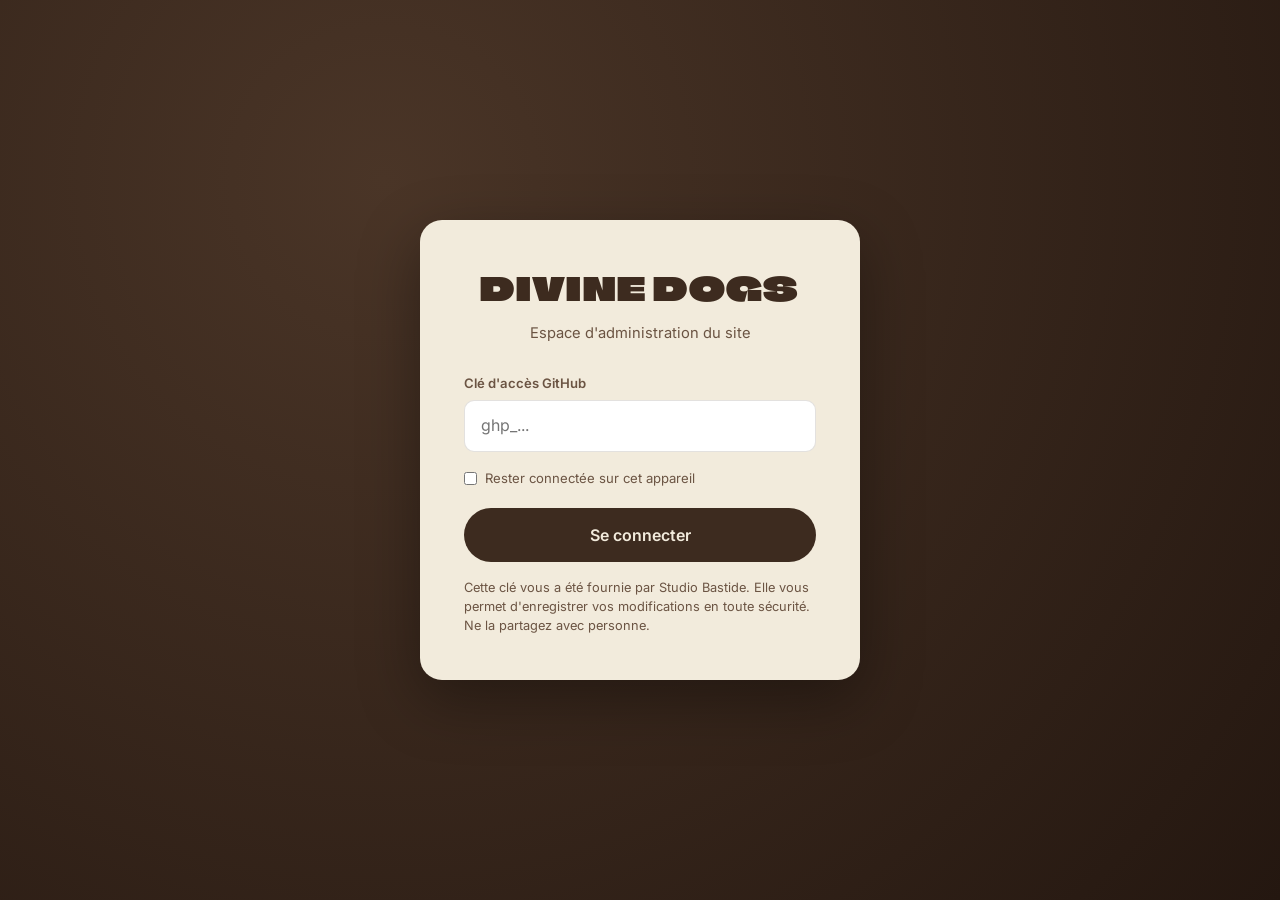
==== commit aed33901: "s la racine de son" ====
--- a/admin/index.html
+++ b/admin/index.html
@@ -3,22 +3,58 @@
 <head>
 <meta charset="UTF-8">
 <meta name="viewport" content="width=device-width, initial-scale=1.0">
-<title>Admin · DIVINE DOGS</title>
-<meta name="robots" content="noindex,nofollow">
-
+<title>Admin — Divine Dogs</title>
+<meta name="robots" content="noindex, nofollow">
 <link rel="icon" type="image/svg+xml" href="../assets/icons/favicon.svg">
-
 <link rel="preconnect" href="https://fonts.googleapis.com">
 <link rel="preconnect" href="https://fonts.gstatic.com" crossorigin>
-<link href="https://fonts.googleapis.com/css2?family=Climate+Crisis&family=Inter:wght@300;400;500;600;700&family=Zalando+Sans+SemiExpanded:wght@400;500;600;700&display=swap" rel="stylesheet">
-
+<link href="https://fonts.googleapis.com/css2?family=Climate+Crisis&family=Inter:wght@300;400;500;600;700&family=Zalando+Sans+SemiExpanded:wght@400;500&display=swap" rel="stylesheet">
 <link rel="stylesheet" href="admin.css">
 </head>
 <body>
 
+<!-- LOGIN -->
+<div id="login" class="login-wrap">
+  <div class="login-card">
+    <div class="login-logo">Divine Dogs</div>
+    <p class="login-sub">Espace d'administration du site</p>
+    <form id="loginForm">
+      <div id="loginError" class="login-error"></div>
+      <label for="tokenInput">Clé d'accès GitHub</label>
+      <input type="password" id="tokenInput" placeholder="ghp_..." autocomplete="off">
+      <div class="remember">
+        <input type="checkbox" id="rememberInput">
+        <label for="rememberInput" style="margin:0;font-weight:400">Rester connectée sur cet appareil</label>
+      </div>
+      <button type="submit" id="loginBtn" class="btn-full">Se connecter</button>
+      <p class="login-help">Cette clé vous a été fournie par Studio Bastide. Elle vous permet d'enregistrer vos modifications en toute sécurité. Ne la partagez avec personne.</p>
+    </form>
+  </div>
+</div>
+
+<!-- APP -->
+<div id="app" class="hidden">
+  <div class="topbar">
+    <div class="topbar-logo">Divine Dogs</div>
+    <div class="topbar-actions">
+      <button id="langBtn" class="tb-btn"><span id="langLabel">FR</span></button>
+      <a href="../index.html" target="_blank" rel="noopener" class="tb-btn"><span>Voir le site</span></a>
+      <button id="logoutBtn" class="tb-btn"><span>Déconnexion</span></button>
+      <button id="saveBtn" class="tb-btn tb-save"><span>Publier</span></button>
+    </div>
+  </div>
+  <div class="layout">
+    <aside id="sideNav" class="sidebar"></aside>
+    <div id="editorWrap" class="editor-wrap">
+      <div id="editor" class="editor"></div>
+    </div>
+  </div>
+</div>
+
+<div id="toasts"></div>
+
 <script src="../assets/js/icons.js"></script>
 <script src="admin-github.js"></script>
 <script src="admin-ui.js"></script>
-
 </body>
 </html>
--- a/admin/admin.css
+++ b/admin/admin.css
@@ -1,726 +1,138 @@
 /* ==========================================================================
-   Divine Dogs v3 — Admin Panel CSS
+   Divine Dogs — Admin · Styles
    ========================================================================== */
+:root {
+  --espresso: #3D2B1F; --espresso-deep: #241710; --cream: #F2EBDC;
+  --hazelnut: #BBA98A; --hazelnut-soft: #D4C5AB; --rose: #C48B9F; --rose-deep: #A66E83;
+  --ink: #3D2B1F; --ink-soft: #6b5443; --line: rgba(61,43,31,.14);
+  --font-logo: 'Climate Crisis', sans-serif; --font-body: 'Inter', sans-serif; --font-display: 'Zalando Sans SemiExpanded', 'Inter', sans-serif;
+}
+* { margin: 0; padding: 0; box-sizing: border-box; }
+body { font-family: var(--font-body); background: var(--cream); color: var(--ink); line-height: 1.55; -webkit-font-smoothing: antialiased; }
+.hidden { display: none !important; }
+a { color: var(--rose-deep); }
+code { background: rgba(61,43,31,.08); padding: 1px 5px; border-radius: 4px; font-size: .85em; }
 
-:root {
-  --a-bg: #F2EBDC;
-  --a-panel: #FFFFFF;
-  --a-border: #D4C5AB;
-  --a-text: #241710;
-  --a-text-soft: #5C4232;
-  --a-text-mute: #9A8A7A;
-  --a-primary: #3D2B1F;
-  --a-primary-hover: #241710;
-  --a-accent: #C48B9F;
-  --a-accent-deep: #A66E83;
-  --a-success: #4A8C3F;
-  --a-danger: #C0392B;
-  --a-warning: #D4A017;
-  --a-shadow: 0 1px 3px rgba(36,23,16,.08);
-  --a-shadow-md: 0 4px 12px rgba(36,23,16,.1);
-  --a-shadow-lg: 0 12px 32px rgba(36,23,16,.15);
-  --a-radius: 10px;
-  --a-radius-sm: 6px;
-  --a-radius-lg: 14px;
-  --font-logo: 'Climate Crisis', 'Impact', sans-serif;
-  --font-body: 'Inter', -apple-system, sans-serif;
-  --font-display: 'Zalando Sans SemiExpanded', 'Inter', sans-serif;
+/* ---- LOGIN ---- */
+.login-wrap { min-height: 100vh; display: flex; align-items: center; justify-content: center; padding: 2rem; background: radial-gradient(circle at 30% 20%, #4a3527, var(--espresso-deep)); }
+.login-card { background: var(--cream); border-radius: 22px; padding: 2.75rem; max-width: 440px; width: 100%; box-shadow: 0 20px 60px rgba(0,0,0,.35); }
+.login-logo { font-family: var(--font-logo); font-size: 2rem; text-transform: uppercase; letter-spacing: .04em; color: var(--espresso); text-align: center; margin-bottom: .5rem; }
+.login-sub { text-align: center; color: var(--ink-soft); font-size: .92rem; margin-bottom: 1.75rem; }
+.login-card label { display: block; font-size: .82rem; font-weight: 600; margin-bottom: .4rem; color: var(--ink-soft); }
+.login-card input[type=password], .login-card input[type=text] { width: 100%; padding: .8rem 1rem; border: 1.5px solid var(--line); border-radius: 10px; font: inherit; background: white; margin-bottom: 1rem; }
+.login-card input:focus { outline: none; border-color: var(--rose); box-shadow: 0 0 0 3px rgba(196,139,159,.15); }
+.remember { display: flex; align-items: center; gap: .5rem; font-size: .85rem; color: var(--ink-soft); margin-bottom: 1.25rem; }
+.remember input { width: auto; margin: 0; }
+.login-help { font-size: .8rem; color: var(--ink-soft); margin-top: 1rem; line-height: 1.5; }
+.login-help a { font-weight: 600; }
+.login-error { display: none; background: #fbe9e9; color: #a12b2b; padding: .7rem 1rem; border-radius: 8px; font-size: .85rem; margin-bottom: 1rem; }
+.login-error.show { display: block; }
+.btn-full { width: 100%; padding: .9rem; background: var(--espresso); color: var(--cream); border: none; border-radius: 100px; font: inherit; font-weight: 600; cursor: pointer; transition: background .25s; }
+.btn-full:hover { background: var(--espresso-deep); }
+.btn-full:disabled { opacity: .6; cursor: default; }
+
+/* ---- APP LAYOUT ---- */
+.topbar { position: sticky; top: 0; z-index: 20; background: var(--espresso); color: var(--cream); display: flex; align-items: center; justify-content: space-between; padding: .85rem 1.5rem; box-shadow: 0 2px 12px rgba(0,0,0,.15); }
+.topbar-logo { font-family: var(--font-logo); font-size: 1.25rem; text-transform: uppercase; letter-spacing: .04em; }
+.topbar-actions { display: flex; align-items: center; gap: .6rem; }
+.tb-btn { display: inline-flex; align-items: center; gap: .4rem; background: rgba(242,235,220,.12); color: var(--cream); border: 1px solid rgba(242,235,220,.2); padding: .5rem .9rem; border-radius: 100px; font: inherit; font-size: .85rem; font-weight: 500; cursor: pointer; transition: all .2s; text-decoration: none; }
+.tb-btn:hover { background: rgba(242,235,220,.2); }
+.tb-btn svg { width: 15px; height: 15px; }
+.tb-save { background: var(--rose); border-color: var(--rose); color: white; font-weight: 600; }
+.tb-save:hover { background: var(--rose-deep); }
+.tb-save.pulse { animation: pulse 1.5s infinite; }
+@keyframes pulse { 0%,100% { box-shadow: 0 0 0 0 rgba(196,139,159,.5); } 50% { box-shadow: 0 0 0 6px rgba(196,139,159,0); } }
+.tb-save.loading { opacity: .6; pointer-events: none; }
+
+.layout { display: grid; grid-template-columns: 260px 1fr; min-height: calc(100vh - 56px); }
+.sidebar { background: white; border-right: 1px solid var(--line); padding: 1rem .75rem; overflow-y: auto; }
+.side-item { width: 100%; display: flex; align-items: center; gap: .65rem; padding: .7rem .85rem; border: none; background: none; border-radius: 10px; font: inherit; font-size: .9rem; color: var(--ink-soft); cursor: pointer; text-align: left; margin-bottom: 2px; transition: all .18s; }
+.side-item svg { width: 16px; height: 16px; flex-shrink: 0; opacity: .7; }
+.side-item:hover { background: var(--cream); color: var(--espresso); }
+.side-item.active { background: var(--espresso); color: var(--cream); font-weight: 600; }
+.side-item.active svg { opacity: 1; }
+
+.editor-wrap { overflow-y: auto; }
+.editor { max-width: 760px; margin: 0 auto; padding: 2rem 2rem 5rem; }
+
+/* ---- FIELDS ---- */
+.group { background: white; border: 1px solid var(--line); border-radius: 16px; padding: 1.5rem; margin-bottom: 1.5rem; }
+.group-title { font-family: var(--font-display); font-weight: 500; font-size: 1.15rem; color: var(--espresso); margin-bottom: .35rem; }
+.group-note { font-size: .84rem; color: var(--ink-soft); margin-bottom: 1rem; }
+.field { margin-bottom: 1.1rem; }
+.field:last-child { margin-bottom: 0; }
+.field.field-sm { max-width: 160px; }
+.field label { display: block; font-size: .82rem; font-weight: 600; color: var(--ink-soft); margin-bottom: .4rem; }
+.field label .hint { font-weight: 400; font-size: .76rem; color: #9a8873; }
+.field input[type=text], .field input[type=number], .field textarea, .field select { width: 100%; padding: .7rem .85rem; border: 1.5px solid var(--line); border-radius: 9px; font: inherit; font-size: .9rem; background: var(--cream); color: var(--ink); transition: all .2s; }
+.field input:focus, .field textarea:focus, .field select:focus { outline: none; border-color: var(--rose); background: white; box-shadow: 0 0 0 3px rgba(196,139,159,.12); }
+.field textarea { resize: vertical; min-height: 70px; line-height: 1.6; }
+
+.field-toggle { display: flex; align-items: center; gap: .7rem; margin-bottom: 1.1rem; font-size: .9rem; font-weight: 500; color: var(--espresso); }
+.switch { position: relative; display: inline-block; width: 42px; height: 24px; flex-shrink: 0; }
+.switch input { opacity: 0; width: 0; height: 0; }
+.slider { position: absolute; inset: 0; background: #c9bda9; border-radius: 24px; cursor: pointer; transition: .25s; }
+.slider::before { content: ''; position: absolute; height: 18px; width: 18px; left: 3px; bottom: 3px; background: white; border-radius: 50%; transition: .25s; }
+.switch input:checked + .slider { background: var(--rose); }
+.switch input:checked + .slider::before { transform: translateX(18px); }
+
+/* image */
+.img-field { display: flex; gap: .5rem; }
+.img-field input { flex: 1; }
+.img-preview { margin-top: .6rem; border-radius: 10px; overflow: hidden; border: 1px solid var(--line); max-width: 280px; }
+.img-preview img { width: 100%; display: block; }
+.btn-mini { display: inline-flex; align-items: center; gap: .35rem; background: var(--espresso); color: var(--cream); border: none; padding: .5rem .8rem; border-radius: 8px; font: inherit; font-size: .82rem; font-weight: 500; cursor: pointer; white-space: nowrap; transition: background .2s; }
+.btn-mini:hover { background: var(--espresso-deep); }
+.btn-mini.add { margin-top: .5rem; background: var(--hazelnut); color: var(--espresso); }
+.btn-mini.add:hover { background: var(--hazelnut-soft); }
+.btn-mini svg { width: 14px; height: 14px; }
+
+/* listes */
+.list-simple { display: flex; flex-direction: column; gap: .4rem; }
+.list-row { display: flex; gap: .35rem; align-items: center; }
+.list-row input { flex: 1; }
+.ico { background: var(--cream); border: 1px solid var(--line); border-radius: 7px; width: 30px; height: 34px; display: inline-flex; align-items: center; justify-content: center; cursor: pointer; font-size: .7rem; color: var(--ink-soft); transition: all .18s; flex-shrink: 0; }
+.ico:hover { background: var(--hazelnut-soft); color: var(--espresso); }
+.ico.del:hover { background: #fbe9e9; color: #a12b2b; border-color: #e8b4b4; }
+.ico svg { width: 13px; height: 13px; }
+
+.objlist { margin-top: .3rem; }
+.objlist-label { font-size: .82rem; font-weight: 600; color: var(--ink-soft); margin-bottom: .6rem; }
+.obj-card { border: 1px solid var(--line); border-radius: 12px; margin-bottom: .8rem; overflow: hidden; background: var(--cream); }
+.obj-head { display: flex; align-items: center; justify-content: space-between; padding: .7rem 1rem; background: rgba(61,43,31,.05); }
+.obj-head strong { font-size: .9rem; color: var(--espresso); font-weight: 600; }
+.obj-actions { display: flex; gap: .3rem; }
+.obj-body { padding: 1rem; }
+
+/* callout formspree */
+.callout { display: flex; gap: .9rem; background: rgba(196,139,159,.12); border: 1px solid rgba(196,139,159,.35); border-radius: 14px; padding: 1.1rem 1.25rem; margin-bottom: 1.5rem; }
+.callout svg { width: 20px; height: 20px; color: var(--rose-deep); flex-shrink: 0; margin-top: 2px; }
+.callout strong { color: var(--espresso); font-size: .95rem; }
+.callout p { font-size: .85rem; color: var(--ink-soft); margin-top: .25rem; line-height: 1.55; }
+
+/* couleurs */
+.color-grid { display: grid; gap: .6rem; }
+.field-color { display: flex; align-items: center; gap: .75rem; }
+.field-color input[type=color] { width: 44px; height: 34px; border: 1px solid var(--line); border-radius: 8px; cursor: pointer; padding: 2px; background: white; }
+.field-color span { font-size: .88rem; flex: 1; }
+.field-color code { font-size: .8rem; }
+
+/* toasts */
+#toasts { position: fixed; bottom: 1.5rem; right: 1.5rem; z-index: 100; display: flex; flex-direction: column; gap: .5rem; }
+.toast { background: var(--espresso); color: var(--cream); padding: .8rem 1.2rem; border-radius: 10px; font-size: .88rem; font-weight: 500; box-shadow: 0 8px 24px rgba(0,0,0,.25); opacity: 0; transform: translateX(20px); transition: all .3s; max-width: 320px; }
+.toast.show { opacity: 1; transform: translateX(0); }
+.toast.ok { background: #3a7d5c; }
+.toast.err { background: #a12b2b; }
+.toast.info { background: var(--espresso); }
+
+@media (max-width: 800px) {
+  .layout { grid-template-columns: 1fr; }
+  .sidebar { display: flex; overflow-x: auto; border-right: none; border-bottom: 1px solid var(--line); padding: .6rem; gap: .3rem; }
+  .side-item { white-space: nowrap; width: auto; }
+  .side-item span { display: none; }
+  .side-item svg { width: 18px; height: 18px; }
+  .side-item.active span { display: inline; }
+  .editor { padding: 1.25rem 1rem 4rem; }
+  .topbar-logo { font-size: 1rem; }
+  .tb-btn span { display: none; }
 }
-
-* { margin: 0; padding: 0; box-sizing: border-box; }
-html { scroll-behavior: smooth; }
-body {
-  font-family: var(--font-body);
-  background: var(--a-bg);
-  color: var(--a-text);
-  line-height: 1.55;
-  min-height: 100vh;
-  -webkit-font-smoothing: antialiased;
-}
-
-/* ============ LOGIN ============ */
-.login-screen {
-  min-height: 100vh;
-  display: flex;
-  align-items: center;
-  justify-content: center;
-  background: linear-gradient(135deg, var(--a-bg) 0%, #E8D8BD 100%);
-  padding: 2rem;
-}
-.login-card {
-  background: var(--a-panel);
-  border-radius: var(--a-radius-lg);
-  box-shadow: var(--a-shadow-lg);
-  padding: 3rem 2.5rem;
-  width: 100%;
-  max-width: 460px;
-  border: 1px solid var(--a-border);
-}
-.login-logo {
-  text-align: center;
-  margin-bottom: 2rem;
-}
-.login-logo .name {
-  font-family: var(--font-logo);
-  font-size: 2rem;
-  letter-spacing: .04em;
-  color: var(--a-primary);
-  display: inline-block;
-}
-.login-card h1 {
-  font-family: var(--font-display);
-  font-weight: 600;
-  font-size: 1.5rem;
-  text-align: center;
-  margin-bottom: .5rem;
-  letter-spacing: -.02em;
-}
-.login-card .subtitle {
-  text-align: center;
-  color: var(--a-text-mute);
-  margin-bottom: 2rem;
-  font-size: .95rem;
-}
-.login-form { display: flex; flex-direction: column; gap: 1rem; }
-.login-form label {
-  font-size: .85rem;
-  font-weight: 500;
-  color: var(--a-text-soft);
-  margin-bottom: .35rem;
-  display: block;
-}
-.login-form input {
-  width: 100%;
-  padding: .85rem 1rem;
-  background: var(--a-bg);
-  border: 1.5px solid var(--a-border);
-  border-radius: var(--a-radius);
-  font: inherit;
-  font-size: .95rem;
-  color: var(--a-text);
-  transition: all .2s;
-}
-.login-form input:focus {
-  outline: none;
-  border-color: var(--a-accent);
-  background: white;
-  box-shadow: 0 0 0 3px rgba(196,139,159,.12);
-}
-.login-form .hint {
-  font-size: .8rem;
-  color: var(--a-text-mute);
-  margin-top: .35rem;
-  line-height: 1.45;
-}
-.login-form .hint a { color: var(--a-accent-deep); }
-.login-error {
-  background: #FEE;
-  border: 1px solid #FCC;
-  color: var(--a-danger);
-  padding: .75rem 1rem;
-  border-radius: var(--a-radius);
-  font-size: .9rem;
-  margin-top: .5rem;
-}
-
-/* ============ LAYOUT ============ */
-.admin-layout {
-  display: grid;
-  grid-template-columns: 280px 1fr;
-  min-height: 100vh;
-}
-
-.sidebar {
-  background: var(--a-primary);
-  color: var(--a-bg);
-  padding: 1.5rem 0;
-  position: sticky;
-  top: 0;
-  height: 100vh;
-  overflow-y: auto;
-  display: flex;
-  flex-direction: column;
-}
-.sidebar-header {
-  padding: 0 1.5rem 1.5rem;
-  border-bottom: 1px solid rgba(242,235,220,.1);
-  margin-bottom: 1rem;
-}
-.sidebar-logo {
-  font-family: var(--font-logo);
-  font-size: 1.4rem;
-  letter-spacing: .04em;
-  color: var(--a-bg);
-}
-.sidebar-meta {
-  font-size: .72rem;
-  color: rgba(242,235,220,.45);
-  letter-spacing: .08em;
-  text-transform: uppercase;
-  margin-top: .35rem;
-  font-weight: 500;
-}
-
-/* Language tabs */
-.lang-switcher {
-  padding: 1rem 1.25rem .5rem;
-  display: flex;
-  gap: .5rem;
-}
-.lang-switcher button {
-  flex: 1;
-  padding: .55rem .5rem;
-  background: rgba(242,235,220,.08);
-  border: 1px solid rgba(242,235,220,.15);
-  color: rgba(242,235,220,.7);
-  font: inherit;
-  font-size: .82rem;
-  font-weight: 600;
-  border-radius: var(--a-radius-sm);
-  cursor: pointer;
-  transition: all .2s;
-  letter-spacing: .05em;
-}
-.lang-switcher button.active {
-  background: var(--a-accent);
-  color: white;
-  border-color: var(--a-accent);
-}
-.lang-switcher button:hover:not(.active) {
-  background: rgba(242,235,220,.15);
-  color: var(--a-bg);
-}
-
-.sidebar-nav { list-style: none; padding: .5rem .75rem; flex: 1; }
-.sidebar-nav li { margin-bottom: 2px; }
-.sidebar-nav button {
-  width: 100%;
-  display: flex; align-items: center; gap: .75rem;
-  padding: .7rem .85rem;
-  background: none; border: none;
-  color: rgba(242,235,220,.7);
-  font: inherit;
-  font-size: .92rem;
-  font-weight: 500;
-  text-align: left;
-  border-radius: var(--a-radius-sm);
-  cursor: pointer;
-  transition: all .2s;
-}
-.sidebar-nav button:hover {
-  background: rgba(242,235,220,.06);
-  color: var(--a-bg);
-}
-.sidebar-nav button.active {
-  background: rgba(196,139,159,.18);
-  color: var(--a-bg);
-  font-weight: 600;
-}
-.sidebar-nav button svg { width: 18px; height: 18px; flex-shrink: 0; opacity: .85; }
-
-.sidebar-footer {
-  padding: 1rem 1.5rem;
-  border-top: 1px solid rgba(242,235,220,.1);
-}
-.sidebar-footer .save-status {
-  font-size: .8rem;
-  color: rgba(242,235,220,.6);
-  margin-bottom: .75rem;
-  display: flex; align-items: center; gap: .5rem;
-}
-.sidebar-footer .save-status .dot {
-  width: 8px; height: 8px;
-  border-radius: 50%;
-  background: var(--a-warning);
-}
-.sidebar-footer .save-status.saved .dot { background: var(--a-success); }
-.sidebar-footer .save-status.error .dot { background: var(--a-danger); }
-.sidebar-footer .actions { display: flex; gap: .5rem; }
-.sidebar-footer .actions button {
-  flex: 1;
-  padding: .7rem .85rem;
-  border-radius: var(--a-radius-sm);
-  font: inherit;
-  font-size: .85rem;
-  font-weight: 600;
-  cursor: pointer;
-  transition: all .2s;
-  display: flex; align-items: center; justify-content: center; gap: .4rem;
-  border: 1px solid rgba(242,235,220,.2);
-  background: rgba(242,235,220,.08);
-  color: var(--a-bg);
-}
-.sidebar-footer .actions button:hover { background: rgba(242,235,220,.15); }
-.sidebar-footer .actions button.primary {
-  background: var(--a-accent);
-  color: white;
-  border-color: var(--a-accent);
-}
-.sidebar-footer .actions button.primary:hover {
-  background: var(--a-accent-deep);
-  border-color: var(--a-accent-deep);
-}
-.sidebar-footer .actions button:disabled {
-  opacity: .5;
-  cursor: not-allowed;
-}
-
-/* ============ MAIN ============ */
-.main-content {
-  padding: 2.5rem;
-  max-width: 1100px;
-  width: 100%;
-}
-.section-header {
-  display: flex;
-  align-items: flex-end;
-  justify-content: space-between;
-  margin-bottom: 2rem;
-  flex-wrap: wrap;
-  gap: 1rem;
-}
-.section-header h1 {
-  font-family: var(--font-display);
-  font-weight: 700;
-  font-size: 1.85rem;
-  letter-spacing: -.02em;
-}
-.section-header .subtitle {
-  color: var(--a-text-mute);
-  font-size: .95rem;
-  margin-top: .25rem;
-}
-.lang-badge {
-  display: inline-flex;
-  align-items: center;
-  gap: .35rem;
-  padding: .35rem .75rem;
-  background: var(--a-accent);
-  color: white;
-  border-radius: 100px;
-  font-size: .75rem;
-  font-weight: 700;
-  letter-spacing: .08em;
-  margin-left: .5rem;
-  vertical-align: middle;
-}
-.section-header .preview-link {
-  display: inline-flex; align-items: center; gap: .4rem;
-  font-size: .85rem;
-  color: var(--a-primary);
-  text-decoration: none;
-  padding: .55rem 1rem;
-  border-radius: 100px;
-  border: 1.5px solid var(--a-border);
-  background: var(--a-panel);
-  transition: all .2s;
-}
-.section-header .preview-link:hover { border-color: var(--a-primary); }
-.section-header .preview-link svg { width: 14px; height: 14px; }
-
-/* ============ PANELS ============ */
-.panel {
-  background: var(--a-panel);
-  border: 1px solid var(--a-border);
-  border-radius: var(--a-radius-lg);
-  padding: 1.75rem;
-  margin-bottom: 1.5rem;
-  box-shadow: var(--a-shadow);
-}
-.panel-title {
-  font-family: var(--font-display);
-  font-weight: 600;
-  font-size: 1.1rem;
-  margin-bottom: 1.25rem;
-  letter-spacing: -.01em;
-  display: flex;
-  align-items: center;
-  gap: .65rem;
-}
-.panel-title svg { width: 18px; height: 18px; color: var(--a-accent); }
-.panel-desc {
-  color: var(--a-text-mute);
-  font-size: .9rem;
-  margin-bottom: 1.25rem;
-  margin-top: -.5rem;
-}
-
-/* ============ FIELDS ============ */
-.field { margin-bottom: 1.25rem; }
-.field:last-child { margin-bottom: 0; }
-.field > label {
-  display: block;
-  font-size: .8rem;
-  font-weight: 600;
-  color: var(--a-text-soft);
-  margin-bottom: .4rem;
-  letter-spacing: .02em;
-  text-transform: uppercase;
-}
-.field > label.toggle {
-  text-transform: none;
-  font-size: .95rem;
-  font-weight: 500;
-  margin-bottom: 0;
-  letter-spacing: 0;
-  color: var(--a-text);
-  display: flex;
-  align-items: center;
-  gap: .75rem;
-  cursor: pointer;
-}
-.field .help {
-  font-size: .8rem;
-  color: var(--a-text-mute);
-  margin-top: .35rem;
-  line-height: 1.45;
-}
-
-.field input[type="text"],
-.field input[type="email"],
-.field input[type="url"],
-.field input[type="password"],
-.field textarea,
-.field select {
-  width: 100%;
-  padding: .7rem .9rem;
-  background: var(--a-bg);
-  border: 1.5px solid var(--a-border);
-  border-radius: var(--a-radius-sm);
-  font: inherit;
-  font-size: .92rem;
-  color: var(--a-text);
-  transition: all .2s;
-  font-family: var(--font-body);
-}
-.field input:focus,
-.field textarea:focus,
-.field select:focus {
-  outline: none;
-  border-color: var(--a-accent);
-  background: white;
-  box-shadow: 0 0 0 3px rgba(196,139,159,.12);
-}
-.field textarea {
-  resize: vertical;
-  min-height: 80px;
-  line-height: 1.55;
-}
-
-.field-row { display: grid; grid-template-columns: 1fr 1fr; gap: 1rem; }
-.field-row-3 { display: grid; grid-template-columns: 1fr 1fr 1fr; gap: 1rem; }
-
-/* Color */
-.color-field {
-  display: flex; align-items: center; gap: .75rem;
-  padding: .55rem .75rem;
-  background: var(--a-bg);
-  border: 1.5px solid var(--a-border);
-  border-radius: var(--a-radius-sm);
-  cursor: pointer;
-  position: relative;
-}
-.color-field:hover { border-color: var(--a-accent); }
-.color-field .swatch {
-  width: 32px; height: 32px;
-  border-radius: 6px;
-  border: 1px solid rgba(0,0,0,.1);
-  flex-shrink: 0;
-}
-.color-field .info { flex: 1; min-width: 0; }
-.color-field .name { font-size: .85rem; font-weight: 600; }
-.color-field .value {
-  font-family: monospace;
-  font-size: .78rem;
-  color: var(--a-text-mute);
-  text-transform: uppercase;
-}
-.color-field input[type="color"] {
-  position: absolute;
-  opacity: 0;
-  pointer-events: none;
-  width: 0; height: 0;
-}
-
-/* Toggle */
-.toggle {
-  display: flex; align-items: center; gap: .75rem;
-  cursor: pointer;
-  user-select: none;
-  position: relative;
-}
-.toggle input {
-  position: absolute;
-  opacity: 0;
-  width: 0; height: 0;
-  pointer-events: none;
-}
-.toggle .slider {
-  width: 44px; height: 24px;
-  background: var(--a-border);
-  border-radius: 100px;
-  position: relative;
-  transition: background .2s;
-  flex-shrink: 0;
-}
-.toggle .slider::after {
-  content: '';
-  position: absolute;
-  top: 3px; left: 3px;
-  width: 18px; height: 18px;
-  background: white;
-  border-radius: 50%;
-  transition: transform .2s;
-  box-shadow: 0 1px 3px rgba(0,0,0,.2);
-}
-.toggle input:checked + .slider { background: var(--a-accent); }
-.toggle input:checked + .slider::after { transform: translateX(20px); }
-
-/* ============ BUTTONS ============ */
-.btn {
-  display: inline-flex; align-items: center; gap: .5rem;
-  padding: .65rem 1.15rem;
-  border-radius: var(--a-radius-sm);
-  font: inherit;
-  font-size: .9rem;
-  font-weight: 600;
-  cursor: pointer;
-  border: none;
-  transition: all .2s;
-  text-decoration: none;
-  white-space: nowrap;
-}
-.btn svg { width: 16px; height: 16px; }
-.btn-primary {
-  background: var(--a-primary);
-  color: var(--a-bg);
-}
-.btn-primary:hover { background: var(--a-primary-hover); }
-.btn-secondary {
-  background: var(--a-panel);
-  color: var(--a-text);
-  border: 1.5px solid var(--a-border);
-}
-.btn-secondary:hover { border-color: var(--a-accent); }
-.btn-ghost {
-  background: transparent;
-  color: var(--a-text-soft);
-}
-.btn-ghost:hover { background: var(--a-bg); }
-.btn-danger {
-  background: var(--a-danger);
-  color: white;
-}
-.btn-danger:hover { background: #A0292D; }
-.btn-sm { padding: .4rem .75rem; font-size: .82rem; }
-.btn:disabled { opacity: .5; cursor: not-allowed; }
-
-/* ============ LIST ============ */
-.items-list { display: flex; flex-direction: column; gap: .75rem; }
-.item-card {
-  background: var(--a-bg);
-  border: 1.5px solid var(--a-border);
-  border-radius: var(--a-radius);
-  padding: 1.25rem;
-}
-.item-header {
-  display: flex; align-items: center; gap: .75rem;
-}
-.item-header.has-content { margin-bottom: 1rem; }
-.item-drag {
-  cursor: grab;
-  color: var(--a-text-mute);
-  display: flex; align-items: center;
-}
-.item-info { flex: 1; min-width: 0; }
-.item-info .title { font-weight: 600; font-size: .95rem; }
-.item-info .preview {
-  font-size: .85rem;
-  color: var(--a-text-mute);
-  white-space: nowrap; overflow: hidden; text-overflow: ellipsis;
-  margin-top: .2rem;
-}
-.item-actions { display: flex; gap: .35rem; }
-.item-actions button {
-  width: 32px; height: 32px;
-  border: none;
-  background: transparent;
-  color: var(--a-text-soft);
-  border-radius: 6px;
-  cursor: pointer;
-  display: flex; align-items: center; justify-content: center;
-  transition: all .2s;
-}
-.item-actions button:hover { background: var(--a-border); color: var(--a-text); }
-.item-actions button.danger:hover { background: #FEE; color: var(--a-danger); }
-.item-actions button svg { width: 16px; height: 16px; }
-
-.item-body { display: flex; flex-direction: column; gap: .85rem; }
-
-/* Image */
-.image-field {
-  display: flex; flex-direction: column; gap: .75rem;
-}
-.image-preview {
-  aspect-ratio: 16/9;
-  background: var(--a-bg);
-  border: 1.5px dashed var(--a-border);
-  border-radius: var(--a-radius);
-  overflow: hidden;
-  position: relative;
-}
-.image-preview img {
-  width: 100%; height: 100%;
-  object-fit: cover;
-}
-.image-preview .empty {
-  position: absolute;
-  inset: 0;
-  display: flex; flex-direction: column;
-  align-items: center; justify-content: center;
-  color: var(--a-text-mute);
-  font-size: .85rem;
-  gap: .5rem;
-}
-.image-actions {
-  display: flex; gap: .5rem;
-  flex-wrap: wrap;
-  align-items: center;
-}
-
-/* Highlights field (mots impactants) */
-.highlights-field {
-  background: rgba(196,139,159,.08);
-  border: 1px dashed var(--a-accent);
-  padding: .85rem 1rem;
-  border-radius: var(--a-radius-sm);
-  margin-top: .35rem;
-}
-.highlights-field .label-mini {
-  font-size: .72rem;
-  font-weight: 700;
-  color: var(--a-accent-deep);
-  text-transform: uppercase;
-  letter-spacing: .08em;
-  margin-bottom: .35rem;
-}
-.highlights-chips {
-  display: flex;
-  flex-wrap: wrap;
-  gap: .35rem;
-  margin-bottom: .5rem;
-}
-.highlight-chip {
-  display: inline-flex;
-  align-items: center;
-  gap: .35rem;
-  background: var(--a-accent);
-  color: white;
-  padding: .25rem .55rem;
-  border-radius: 100px;
-  font-size: .8rem;
-  font-weight: 500;
-}
-.highlight-chip button {
-  background: none;
-  border: none;
-  color: white;
-  cursor: pointer;
-  opacity: .7;
-  font-size: 1rem;
-  line-height: 1;
-  padding: 0;
-}
-.highlight-chip button:hover { opacity: 1; }
-.highlights-add {
-  display: flex;
-  gap: .35rem;
-}
-.highlights-add input {
-  flex: 1;
-  padding: .4rem .65rem !important;
-  font-size: .85rem !important;
-  border-radius: var(--a-radius-sm) !important;
-}
-.highlights-add button {
-  background: var(--a-accent);
-  color: white;
-  border: none;
-  padding: .4rem .8rem;
-  border-radius: var(--a-radius-sm);
-  font: inherit;
-  font-size: .82rem;
-  font-weight: 600;
-  cursor: pointer;
-}
-
-/* ============ TOAST ============ */
-.toast-container {
-  position: fixed;
-  bottom: 1.5rem; right: 1.5rem;
-  z-index: 9999;
-  display: flex; flex-direction: column; gap: .5rem;
-  pointer-events: none;
-}
-.toast {
-  background: var(--a-text);
-  color: var(--a-bg);
-  padding: .85rem 1.25rem;
-  border-radius: var(--a-radius);
-  font-size: .9rem;
-  font-weight: 500;
-  box-shadow: var(--a-shadow-lg);
-  display: flex; align-items: center; gap: .5rem;
-  pointer-events: auto;
-  animation: toastIn .35s cubic-bezier(.4,0,.2,1);
-  max-width: 380px;
-}
-.toast.success { background: var(--a-success); }
-.toast.error { background: var(--a-danger); }
-.toast.warning { background: var(--a-warning); }
-.toast svg { width: 18px; height: 18px; flex-shrink: 0; }
-@keyframes toastIn {
-  from { transform: translateX(120%); opacity: 0; }
-  to { transform: translateX(0); opacity: 1; }
-}
-
-/* Modal */
-.modal-overlay {
-  position: fixed;
-  inset: 0;
-  background: rgba(36,23,16,.5);
-  backdrop-filter: blur(8px);
-  z-index: 9000;
-  display: flex; align-items: center; justify-content: center;
-  padding: 2rem;
-}
-.modal {
-  background: var(--a-panel);
-  border-radius: var(--a-radius-lg);
-  max-width: 540px;
-  width: 100%;
-  padding: 2rem;
-  box-shadow: var(--a-shadow-lg);
-}
-.modal h2 {
-  font-family: var(--font-display);
-  font-weight: 700;
-  font-size: 1.4rem;
-  margin-bottom: .5rem;
-}
-.modal p { color: var(--a-text-soft); margin-bottom: 1.5rem; }
-.modal .actions { display: flex; gap: .75rem; justify-content: flex-end; }
-
-/* Responsive */
-@media (max-width: 900px) {
-  .admin-layout { grid-template-columns: 1fr; }
-  .sidebar { position: relative; height: auto; padding: 1rem; }
-  .sidebar-nav { display: flex; overflow-x: auto; padding: 0; gap: .5rem; }
-  .sidebar-nav li { margin-bottom: 0; }
-  .sidebar-nav button { white-space: nowrap; }
-  .sidebar-nav button span { display: none; }
-  .sidebar-footer { display: none; }
-  .main-content { padding: 1.5rem 1rem; }
-  .field-row, .field-row-3 { grid-template-columns: 1fr; }
-  .lang-switcher { padding: .5rem 1rem; }
-}
